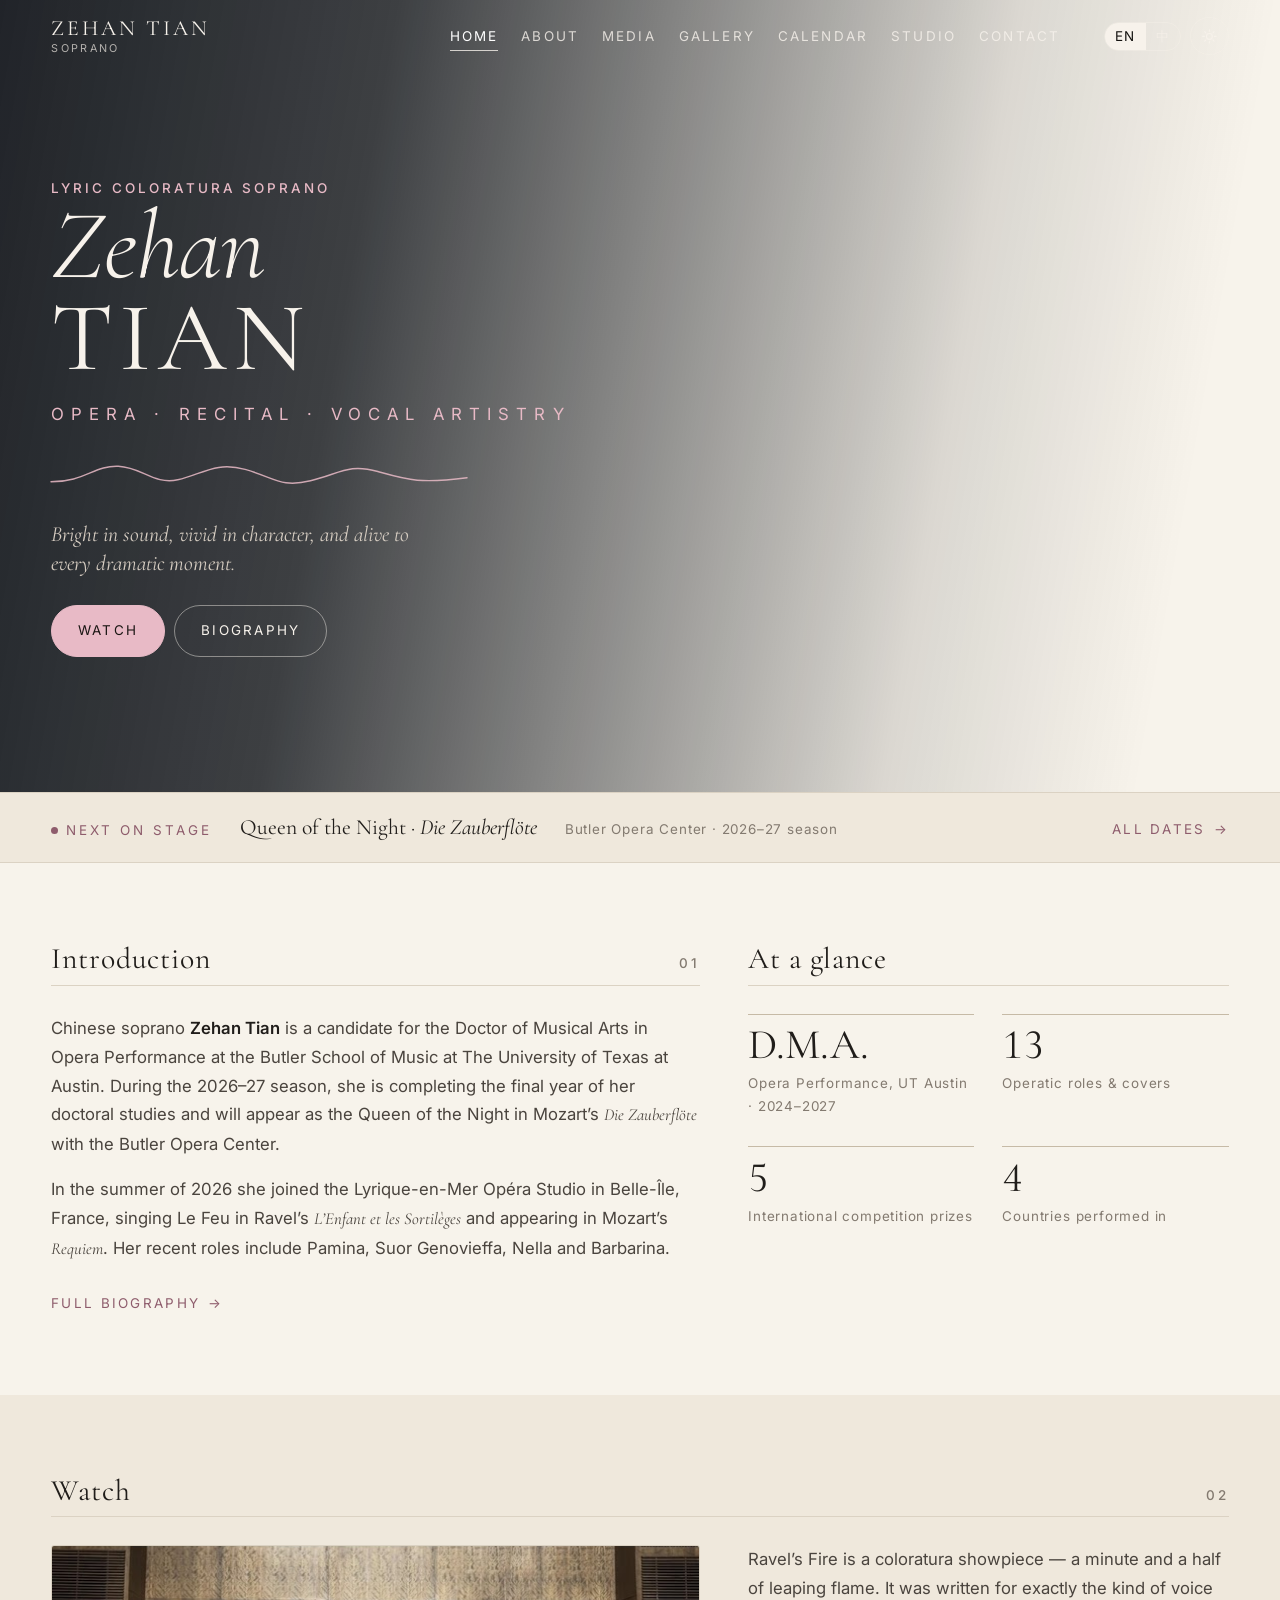
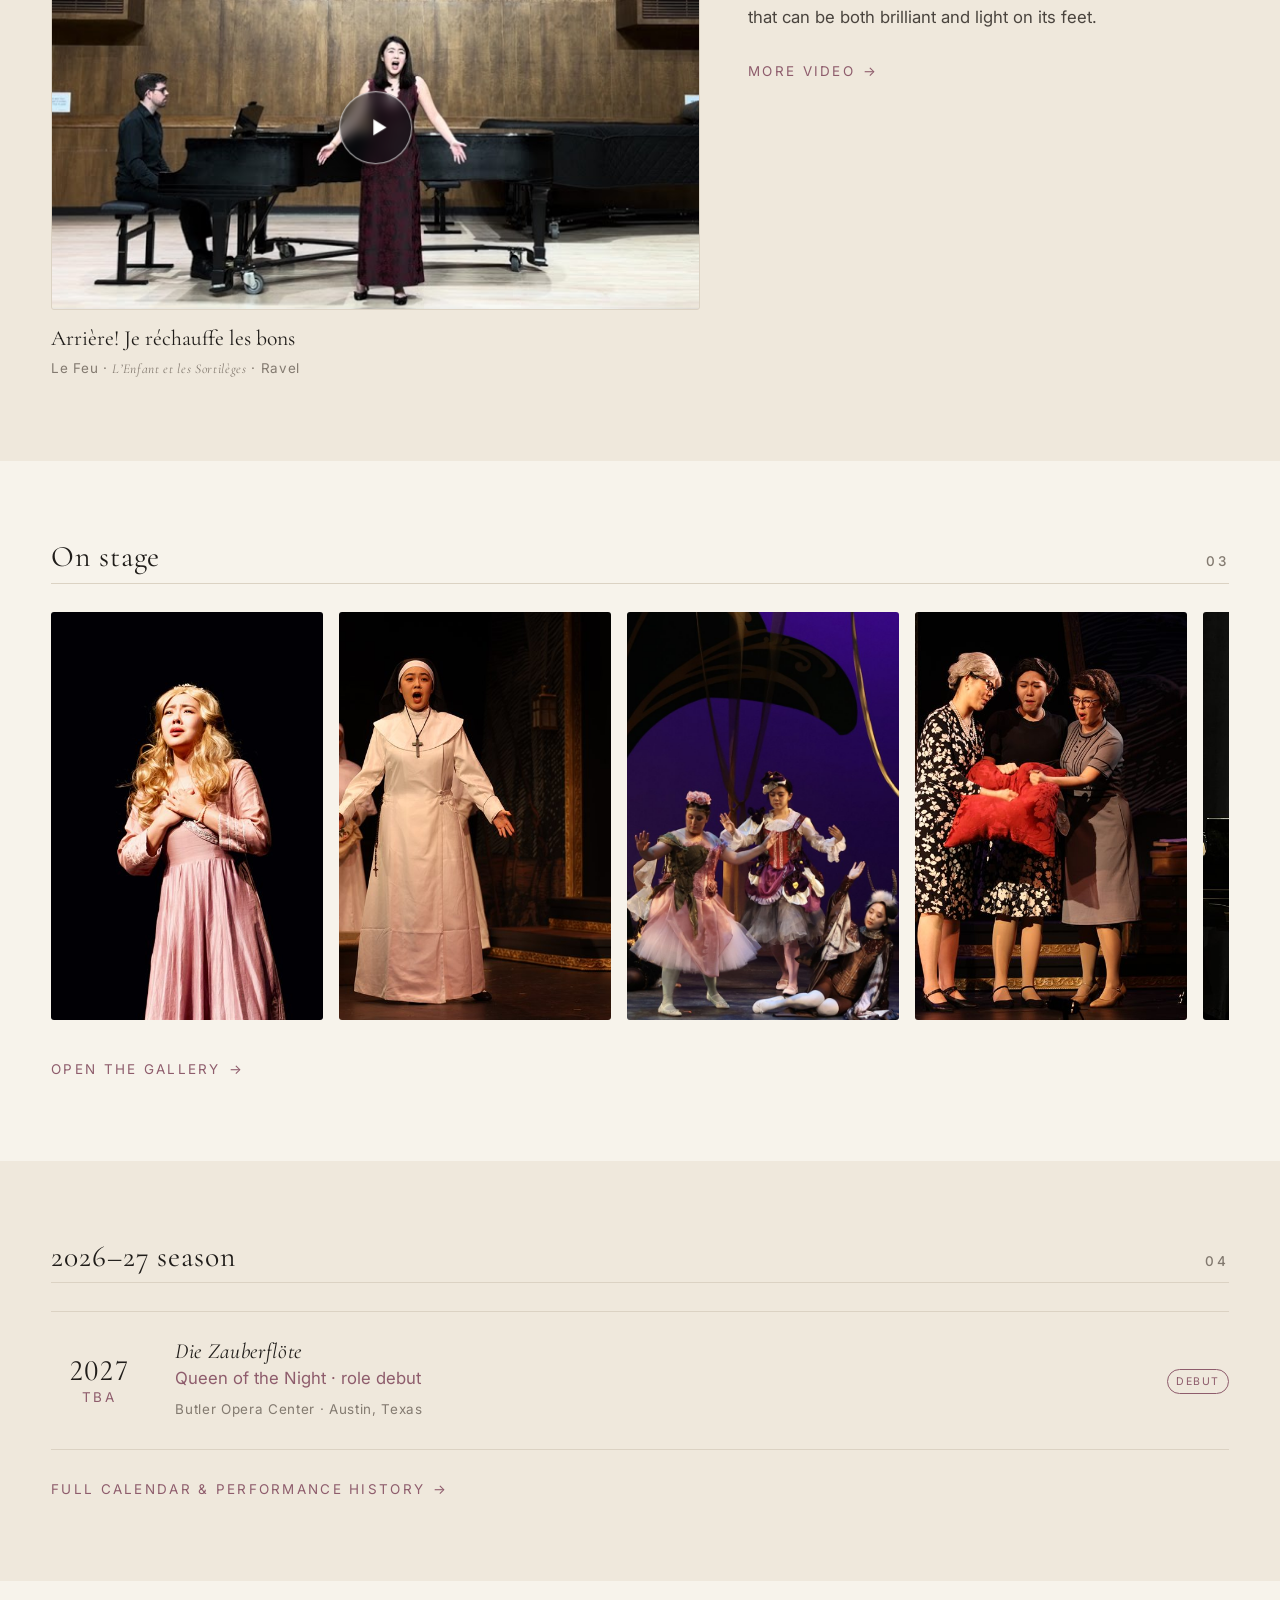
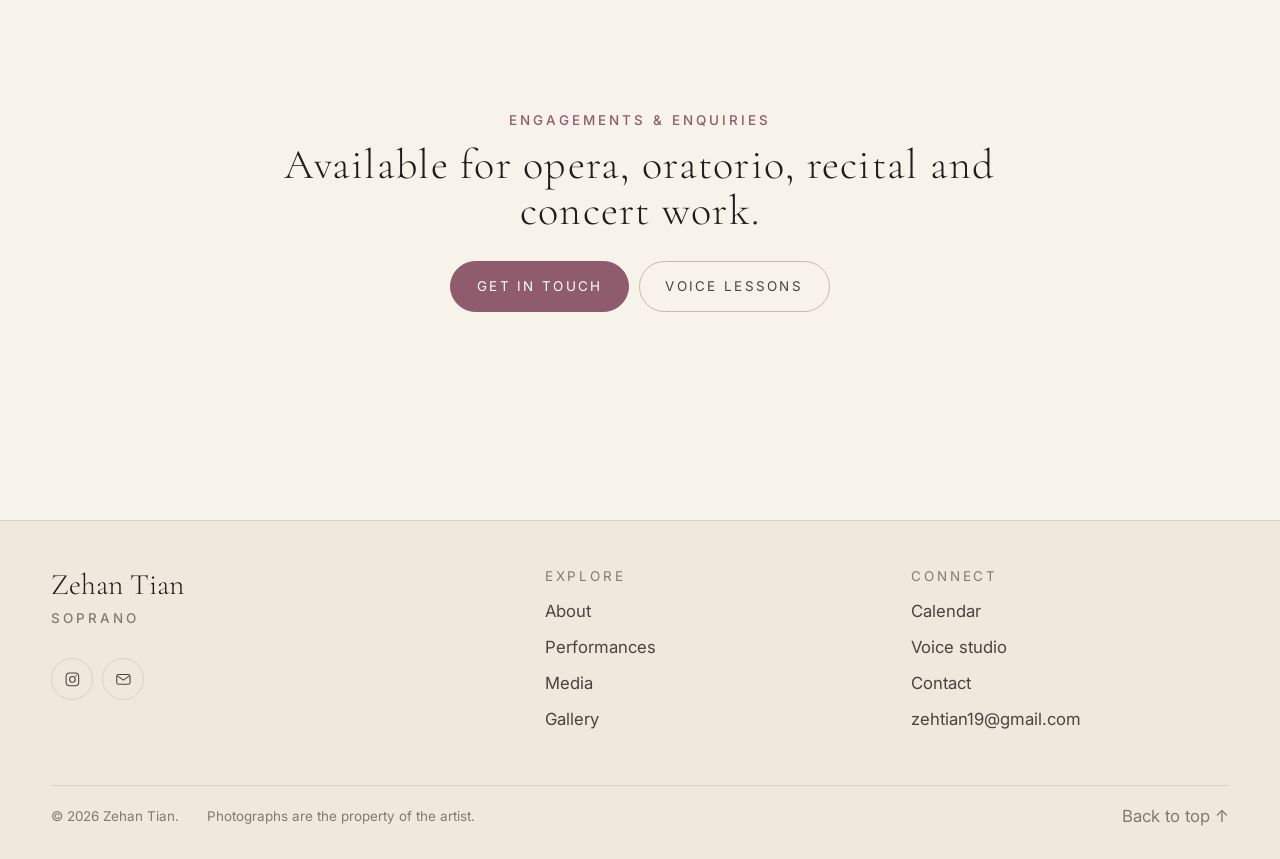
==== index.html @ f266768a "Launch Zehan Tian personal website" ====
<!DOCTYPE html>
<html lang="en" class="no-js" data-theme="day">
<head>
<meta charset="utf-8">
<meta name="viewport" content="width=device-width, initial-scale=1">
<title>Zehan Tian — Soprano</title>
<meta name="description" content="Chinese soprano Zehan Tian, D.M.A. candidate in opera performance at the Butler School of Music, UT Austin. Queen of the Night in Die Zauberflöte, 2026–27.">
<meta name="theme-color" content="#F7F3EB">

<!-- Open Graph / social sharing -->
<meta property="og:type" content="website">
<meta property="og:title" content="Zehan Tian — Soprano">
<meta property="og:description" content="Chinese soprano Zehan Tian, D.M.A. candidate in opera performance at the Butler School of Music, UT Austin. Queen of the Night in Die Zauberflöte, 2026–27.">
<meta property="og:image" content="assets/images/og/og-image.jpg">
<meta name="twitter:card" content="summary_large_image">

<link rel="preconnect" href="https://fonts.googleapis.com">
<link rel="preconnect" href="https://fonts.gstatic.com" crossorigin>
<link href="https://fonts.googleapis.com/css2?family=Cormorant+Garamond:ital,wght@0,300;0,400;0,500;1,300;1,400&family=Inter:wght@400;500;600&family=Noto+Serif+SC:wght@300;400;500&display=swap" rel="stylesheet">

<link rel="stylesheet" href="assets/css/tokens.css">
<link rel="stylesheet" href="assets/css/base.css">
<link rel="stylesheet" href="assets/css/components.css">

<!-- Set the theme and language before first paint, so the page never flashes
     the wrong one. Mirrors the logic in site.js. -->
<script>
(function () {
  try {
    var t = localStorage.getItem("zt.theme");
    if (!t) t = window.matchMedia("(prefers-color-scheme: dark)").matches ? "night" : "day";
    document.documentElement.setAttribute("data-theme", t);
    var l = localStorage.getItem("zt.lang");
    if (!l) l = (navigator.language || "en").toLowerCase().indexOf("zh") === 0 ? "zh" : "en";
    document.documentElement.setAttribute("lang", l);
  } catch (e) {}
})();
</script>
</head>

<body class="page-home">
<a class="skip-link" href="#main"><span data-lang="en">Skip to content</span><span data-lang="zh">跳到主要内容</span></a>

<!-- ==========================================================================
     HEADER
     This block is identical on every page. If you change the navigation,
     change it in all .html files (see README → "Editing the navigation").
     ======================================================================= -->
<header class="site-header">
  <div class="site-header__inner">
    <a class="wordmark" href="index.html">
      <span data-lang="en">Zehan&nbsp;Tian</span>
      <span data-lang="zh">田泽涵</span>
      <small>
        <span data-lang="en">Soprano</span>
        <span data-lang="zh">女高音</span>
      </small>
    </a>

    <nav class="nav" id="primary-nav" aria-label="Primary">
      <ul class="nav__list">
        <li><a class="nav__link" data-nav="home" aria-current="page" href="index.html"><span data-lang="en">Home</span><span data-lang="zh">首页</span></a></li>
        <li><a class="nav__link" data-nav="about" href="about.html"><span data-lang="en">About</span><span data-lang="zh">关于</span></a></li>
        <li><a class="nav__link" data-nav="media" href="media.html"><span data-lang="en">Media</span><span data-lang="zh">影音</span></a></li>
        <li><a class="nav__link" data-nav="gallery" href="gallery.html"><span data-lang="en">Gallery</span><span data-lang="zh">相册</span></a></li>
        <li><a class="nav__link" data-nav="calendar" href="calendar.html"><span data-lang="en">Calendar</span><span data-lang="zh">日程</span></a></li>
        <li><a class="nav__link" data-nav="studio" href="studio.html"><span data-lang="en">Studio</span><span data-lang="zh">教学</span></a></li>
        <li><a class="nav__link" data-nav="contact" href="contact.html"><span data-lang="en">Contact</span><span data-lang="zh">联系</span></a></li>
      </ul>
    </nav>

    <div class="header-tools">
      <div class="lang-switch" role="group" aria-label="Language">
        <button class="lang-switch__btn" type="button" data-lang-btn="en" aria-pressed="true">EN</button>
        <button class="lang-switch__btn" type="button" data-lang-btn="zh" aria-pressed="false">中</button>
      </div>

      <button class="icon-btn" type="button" data-theme-toggle aria-label="Take the house lights down">
        <!-- day: house lights up -->
        <svg class="icon-day" viewBox="0 0 24 24" fill="none" stroke="currentColor" stroke-width="1.5" aria-hidden="true">
          <circle cx="12" cy="12" r="4.2"/>
          <path d="M12 2.5v2.2M12 19.3v2.2M2.5 12h2.2M19.3 12h2.2M5.3 5.3l1.6 1.6M17.1 17.1l1.6 1.6M18.7 5.3l-1.6 1.6M6.9 17.1l-1.6 1.6" stroke-linecap="round"/>
        </svg>
        <!-- night: house lights down -->
        <svg class="icon-night" viewBox="0 0 24 24" fill="none" stroke="currentColor" stroke-width="1.5" aria-hidden="true">
          <path d="M20.5 14.6A8.7 8.7 0 1 1 9.4 3.5a7 7 0 0 0 11.1 11.1Z" stroke-linecap="round" stroke-linejoin="round"/>
        </svg>
      </button>

      <button class="icon-btn nav-toggle" type="button" data-nav-toggle
              aria-controls="primary-nav" aria-expanded="false" aria-label="Menu">
        <svg viewBox="0 0 24 24" fill="none" stroke="currentColor" stroke-width="1.5" aria-hidden="true">
          <path d="M4 7h16M4 12h16M4 17h16" stroke-linecap="round"/>
        </svg>
      </button>
    </div>
  </div>
</header>

<main id="main">

  <!-- ========================================================================
       HERO — the cover photograph, full bleed, type in the empty half
       ===================================================================== -->
  <section class="hero">

    <!-- Narrow screens get a portrait crop of the same frame so her face
         still fills the shot; wide screens get the full landscape. -->
    <picture class="hero__media">
      <source media="(max-width: 899px)"
              srcset="assets/images/hero/cover-portrait-1100.jpg">
      <img src="assets/images/hero/cover-2000.jpg"
           srcset="assets/images/hero/cover-1200.jpg 1200w,
                   assets/images/hero/cover-2000.jpg 2000w,
                   assets/images/hero/cover-2800.jpg 2800w"
           sizes="100vw"
           width="2000" height="1333"
           alt="Studio portrait of the soprano Zehan Tian."
           fetchpriority="high" decoding="async">
    </picture>

    <div class="wrap hero__inner">
      <div class="hero__copy">
        <p class="label label--accent">
          <span data-lang="en">Lyric coloratura soprano</span>
          <span data-lang="zh">花腔抒情女高音</span>
        </p>

        <h1 class="hero__name">
          <span class="given" data-lang="en">Zehan</span>
          <span class="family" data-lang="en">Tian</span>
          <span class="family" data-lang="zh">田泽涵</span>
        </h1>

        <p class="hero__voice">
          <span data-lang="en">Opera &middot; Recital &middot; Vocal Artistry</span>
          <span data-lang="zh">歌剧 &middot; 独唱会 &middot; 音乐会</span>
        </p>

        <!-- The breath line: one drawn phrase, purely decorative. -->
        <svg class="breath" viewBox="0 0 420 34" preserveAspectRatio="none" aria-hidden="true" focusable="false">
          <path d="M0 24 C 34 24, 44 8, 68 9 S 104 27, 128 22 S 166 4, 196 12
                   S 232 30, 262 23 S 300 6, 330 14 S 372 26, 420 20"/>
        </svg>

        <div class="hero__epigraph">
          <p>
            <span data-lang="en">Bright in sound, vivid in character, and alive to every dramatic moment.</span>
            <span data-lang="zh">明亮而多彩的声音 &mdash;&mdash; 从厦门唱到布鲁明顿，从托斯卡纳唱到布列塔尼，如今落在德克萨斯的舞台上。</span>
          </p>
        </div>

        <div class="btn-row">
          <a class="btn btn--primary" href="media.html">
            <span data-lang="en">Watch</span><span data-lang="zh">观看</span>
          </a>
          <a class="btn btn--ghost" href="about.html">
            <span data-lang="en">Biography</span><span data-lang="zh">艺术家简介</span>
          </a>
        </div>
      </div>
    </div>
  </section>

  <!-- ========================================================================
       NOW — the next thing she sings, given top billing
       ===================================================================== -->
  <section class="now">
    <div class="wrap now__inner">
      <span class="now__tag">
        <span class="now__dot" aria-hidden="true"></span>
        <span data-lang="en">Next on stage</span>
        <span data-lang="zh">即将登台</span>
      </span>
      <span class="now__text">
        <span data-lang="en">Queen of the Night &middot; <cite class="work">Die Zauberflöte</cite></span>
        <span data-lang="zh">夜女王 &middot; <cite class="work">Die Zauberflöte</cite></span>
      </span>
      <span class="now__meta">
        <span data-lang="en">Butler Opera Center &middot; 2026&ndash;27 season</span>
        <span data-lang="zh">Butler 歌剧中心 &middot; 2026&ndash;27 演出季</span>
      </span>
      <a class="link-more" href="calendar.html">
        <span data-lang="en">All dates</span><span data-lang="zh">全部日程</span>
      </a>
    </div>
  </section>

  <!-- ========================================================================
       INTRODUCTION + AT A GLANCE
       ===================================================================== -->
  <section class="section">
    <div class="wrap">
      <div class="grid-2 grid-2--wide-left">

        <div class="reveal">
          <div class="section-head">
            <h2><span data-lang="en">Introduction</span><span data-lang="zh">简介</span></h2>
            <span class="label"><span data-lang="en">01</span><span data-lang="zh">壹</span></span>
          </div>

          <div class="prose stack">
            <p>
              <span data-lang="en">Chinese soprano <strong>Zehan Tian</strong> is a candidate for the Doctor of Musical Arts in Opera Performance at the Butler School of Music at The University of Texas at Austin. During the 2026&ndash;27 season, she is completing the final year of her doctoral studies and will appear as the Queen of the Night in Mozart&rsquo;s <cite class="work">Die Zauberflöte</cite> with the Butler Opera Center.</span>
              <span data-lang="zh">中国女高音<strong>田泽涵</strong>，现于德克萨斯大学奥斯汀分校 Butler 音乐学院攻读歌剧表演艺术博士（D.M.A.）。2026&ndash;27 演出季是她博士阶段的最后一年，她将与 Butler 歌剧中心合作，出演莫扎特《魔笛》中的夜女王。</span>
            </p>
            <p>
              <span data-lang="en">In the summer of 2026 she joined the Lyrique-en-Mer Opéra Studio in Belle-Île, France, singing Le Feu in Ravel&rsquo;s <cite class="work">L&rsquo;Enfant et les Sortilèges</cite> and appearing in Mozart&rsquo;s <cite class="work">Requiem</cite>. Her recent roles include Pamina, Suor Genovieffa, Nella and Barbarina.</span>
              <span data-lang="zh">2026 年夏，她加入法国美丽岛的 Lyrique-en-Mer 歌剧工作室，演唱拉威尔《孩子与魔法》中的"火"，并参演莫扎特《安魂曲》。近期角色包括帕米娜、Suor Genovieffa、Nella 与芭芭丽娜。</span>
            </p>
          </div>

          <div class="btn-row">
            <a class="link-more" href="about.html">
              <span data-lang="en">Full biography</span><span data-lang="zh">完整简介</span>
            </a>
          </div>
        </div>

        <div class="reveal">
          <div class="section-head">
            <h2><span data-lang="en">At a glance</span><span data-lang="zh">概览</span></h2>
          </div>

          <ul class="facts reveal-group">
            <li class="facts__item">
              <span class="facts__figure">D.M.A.</span>
              <span class="facts__note">
                <span data-lang="en">Opera Performance, UT Austin &middot; 2024&ndash;2027</span>
                <span data-lang="zh">歌剧表演，UT Austin &middot; 2024&ndash;2027</span>
              </span>
            </li>
            <li class="facts__item">
              <span class="facts__figure">13</span>
              <span class="facts__note">
                <span data-lang="en">Operatic roles &amp; covers</span>
                <span data-lang="zh">歌剧角色与备角</span>
              </span>
            </li>
            <li class="facts__item">
              <span class="facts__figure">5</span>
              <span class="facts__note">
                <span data-lang="en">International competition prizes</span>
                <span data-lang="zh">国际比赛奖项</span>
              </span>
            </li>
            <li class="facts__item">
              <span class="facts__figure">4</span>
              <span class="facts__note">
                <span data-lang="en">Countries performed in</span>
                <span data-lang="zh">演出国家</span>
              </span>
            </li>
          </ul>
        </div>

      </div>
    </div>
  </section>

  <!-- ========================================================================
       FEATURED VIDEO — plays right here, see media.html for the rest
       ===================================================================== -->
  <section class="section section--panel">
    <div class="wrap">
      <div class="section-head reveal">
        <h2><span data-lang="en">Watch</span><span data-lang="zh">观看</span></h2>
        <span class="label"><span data-lang="en">02</span><span data-lang="zh">贰</span></span>
      </div>

      <div class="grid-2 grid-2--wide-left reveal">
        <figure class="video-card">
          <div class="video-card__frame">
            <button class="video-facade" type="button"
                    data-video="wsZT_MrK2P8"
                    data-title="Arrière! Je réchauffe les bons — L'enfant et les sortilèges"
                    aria-label="Play: Arrière! Je réchauffe les bons from L'enfant et les sortilèges">
              <img src="assets/images/video/wsZT_MrK2P8.jpg"
                   width="640" height="480" loading="lazy" decoding="async" alt="">
              <span class="video-facade__play" aria-hidden="true">
                <svg viewBox="0 0 24 24" fill="currentColor"><path d="M7 4l13 8-13 8z"/></svg>
              </span>
            </button>
          </div>
          <figcaption>
            <p class="video-card__title">Arrière! Je réchauffe les bons</p>
            <p class="video-card__meta">
              <span data-lang="en">Le Feu &middot; <cite class="work">L&rsquo;Enfant et les Sortilèges</cite> &middot; Ravel</span>
              <span data-lang="zh">火 &middot; <cite class="work">L&rsquo;Enfant et les Sortilèges</cite> &middot; 拉威尔</span>
            </p>
          </figcaption>
        </figure>

        <div>
          <p class="prose">
            <span data-lang="en">Ravel&rsquo;s Fire is a coloratura showpiece &mdash; a minute and a half of leaping flame. It was written for exactly the kind of voice that can be both brilliant and light on its feet.</span>
            <span data-lang="zh">拉威尔笔下的"火"是一段花腔炫技 &mdash;&mdash; 一分半钟的跳跃火焰，正为既要辉煌、又要轻盈的声音而写。</span>
          </p>
          <div class="btn-row">
            <a class="link-more" href="media.html">
              <span data-lang="en">More video</span><span data-lang="zh">更多视频</span>
            </a>
          </div>
        </div>
      </div>
    </div>
  </section>

  <!-- ========================================================================
       PHOTOGRAPHS — a strip that teases the gallery
       ===================================================================== -->
  <section class="section">
    <div class="wrap">
      <div class="section-head reveal">
        <h2><span data-lang="en">On stage</span><span data-lang="zh">舞台</span></h2>
        <span class="label"><span data-lang="en">03</span><span data-lang="zh">叁</span></span>
      </div>
    </div>

    <div class="wrap reveal">
      <ul class="strip">
        <li class="strip__item">
          <a href="gallery.html"><img src="assets/images/gallery/pamina-solo-1000.jpg" width="1000" height="667" loading="lazy" alt="As Pamina in Die Zauberflöte."></a>
        </li>
        <li class="strip__item">
          <a href="gallery.html"><img src="assets/images/gallery/suor-angelica-1000.jpg" width="1000" height="667" loading="lazy" alt="Suor Angelica in performance."></a>
        </li>
        <li class="strip__item">
          <a href="gallery.html"><img src="assets/images/gallery/cendrillon-1000.jpg" width="750" height="1000" loading="lazy" alt="Cendrillon in performance."></a>
        </li>
        <li class="strip__item">
          <a href="gallery.html"><img src="assets/images/gallery/the-hours-1000.jpg" width="1000" height="667" loading="lazy" alt="The Hours in performance."></a>
        </li>
        <li class="strip__item">
          <a href="gallery.html"><img src="assets/images/gallery/recital-green-1000.jpg" width="1000" height="750" loading="lazy" alt="In recital with piano."></a>
        </li>
        <li class="strip__item">
          <a href="gallery.html"><img src="assets/images/gallery/zauberfloete-dagger-1000.jpg" width="667" height="1000" loading="lazy" alt="Die Zauberflöte in performance."></a>
        </li>
      </ul>
    </div>

    <div class="wrap">
      <div class="btn-row">
        <a class="link-more" href="gallery.html">
          <span data-lang="en">Open the gallery</span><span data-lang="zh">进入相册</span>
        </a>
      </div>
    </div>
  </section>

  <!-- ========================================================================
       THIS SEASON
       ===================================================================== -->
  <section class="section section--panel">
    <div class="wrap">
      <div class="section-head reveal">
        <h2><span data-lang="en">2026&ndash;27 season</span><span data-lang="zh">2026&ndash;27 演出季</span></h2>
        <span class="label"><span data-lang="en">04</span><span data-lang="zh">肆</span></span>
      </div>

      <div class="dates reveal">
        <article class="date-row">
          <div class="date-row__when">
            <span class="date-row__day date-row__day--year">2027</span>
            <span class="date-row__month" data-lang="en">TBA</span>
            <span class="date-row__month" data-lang="zh">待定</span>
          </div>
          <div class="date-row__what">
            <h3><cite class="work">Die Zauberflöte</cite></h3>
            <p class="date-row__role">
              <span data-lang="en">Queen of the Night &middot; role debut</span>
              <span data-lang="zh">夜女王 &middot; 首次饰演</span>
            </p>
            <p class="date-row__where">Butler Opera Center &middot; Austin, Texas</p>
          </div>
          <div>
            <span class="tag tag--accent" data-lang="en">Debut</span>
            <span class="tag tag--accent" data-lang="zh">首演</span>
          </div>
        </article>
      </div>

      <div class="btn-row">
        <a class="link-more" href="calendar.html">
          <span data-lang="en">Full calendar &amp; performance history</span><span data-lang="zh">完整日程与演出记录</span>
        </a>
      </div>
    </div>
  </section>

  <!-- ========================================================================
       CLOSING CALL TO ACTION
       ===================================================================== -->
  <section class="section section--loose">
    <div class="wrap wrap--narrow center-text reveal">
      <p class="label label--accent">
        <span data-lang="en">Engagements &amp; enquiries</span>
        <span data-lang="zh">演出与合作</span>
      </p>
      <h2 class="display" style="font-size: var(--step-3); margin-top: var(--space-xs);">
        <span data-lang="en">Available for opera, oratorio, recital and concert work.</span>
        <span data-lang="zh">承接歌剧、圣乐、独唱会与音乐会演出。</span>
      </h2>
      <div class="btn-row" style="justify-content: center;">
        <a class="btn btn--primary" href="contact.html">
          <span data-lang="en">Get in touch</span><span data-lang="zh">联系我</span>
        </a>
        <a class="btn btn--ghost" href="studio.html">
          <span data-lang="en">Voice lessons</span><span data-lang="zh">声乐教学</span>
        </a>
      </div>
    </div>
  </section>
</main>

<!-- ==========================================================================
     FOOTER — identical on every page.
     ======================================================================= -->
<footer class="site-footer">
  <div class="wrap">
    <div class="site-footer__grid">

      <div>
        <p class="display" style="font-size: var(--step-2);">
          <span data-lang="en">Zehan Tian</span>
          <span data-lang="zh">田泽涵</span>
        </p>
        <p class="label" style="margin-top: var(--space-2xs);">
          <span data-lang="en">Soprano</span><span data-lang="zh">女高音</span>
        </p>
        <div class="socials" style="margin-top: var(--space-md);">
          <!-- Add more profiles here as you create them. -->
          <a href="https://www.instagram.com/tiancici0519/" target="_blank" rel="noopener" aria-label="Instagram">
            <svg viewBox="0 0 24 24" fill="none" stroke="currentColor" stroke-width="1.5" aria-hidden="true">
              <rect x="3" y="3" width="18" height="18" rx="5"/>
              <circle cx="12" cy="12" r="4"/>
              <circle cx="17.2" cy="6.8" r="1" fill="currentColor" stroke="none"/>
            </svg>
          </a>
          <a href="mailto:zehtian19@gmail.com" aria-label="Email">
            <svg viewBox="0 0 24 24" fill="none" stroke="currentColor" stroke-width="1.5" aria-hidden="true">
              <rect x="2.5" y="5" width="19" height="14" rx="2.5"/>
              <path d="M3.5 7l8.5 6 8.5-6" stroke-linecap="round"/>
            </svg>
          </a>
        </div>
      </div>

      <div>
        <h3><span data-lang="en">Explore</span><span data-lang="zh">浏览</span></h3>
        <ul>
          <li><a href="about.html"><span data-lang="en">About</span><span data-lang="zh">关于</span></a></li>
          <li><a href="calendar.html"><span data-lang="en">Performances</span><span data-lang="zh">演出记录</span></a></li>
          <li><a href="media.html"><span data-lang="en">Media</span><span data-lang="zh">影音</span></a></li>
          <li><a href="gallery.html"><span data-lang="en">Gallery</span><span data-lang="zh">相册</span></a></li>
        </ul>
      </div>

      <div>
        <h3><span data-lang="en">Connect</span><span data-lang="zh">联系</span></h3>
        <ul>
          <li><a href="calendar.html"><span data-lang="en">Calendar</span><span data-lang="zh">日程</span></a></li>
          <li><a href="studio.html"><span data-lang="en">Voice studio</span><span data-lang="zh">声乐教学</span></a></li>
          <li><a href="contact.html"><span data-lang="en">Contact</span><span data-lang="zh">联系方式</span></a></li>
          <li><a href="mailto:zehtian19@gmail.com">zehtian19@gmail.com</a></li>
        </ul>
      </div>

    </div>

    <div class="site-footer__base">
      <span>&copy; <span data-year>2026</span> Zehan Tian.</span>
      <span data-lang="en">Photographs are the property of the artist.</span>
      <span data-lang="zh">照片版权归艺术家所有。</span>
      <a class="to-top" href="#main">
        <span data-lang="en">Back to top &uarr;</span><span data-lang="zh">返回顶部 &uarr;</span>
      </a>
    </div>
  </div>
</footer>

<script src="assets/js/site.js"></script>
</body>
</html>
---- assets/css/tokens.css ----
/* ============================================================================
   tokens.css — THE ONE FILE TO EDIT WHEN YOU WANT A DIFFERENT LOOK
   ----------------------------------------------------------------------------
   Every colour, typeface, size and rhythm value on the site is declared here
   as a CSS custom property. Change a value here and it changes everywhere.
   Nothing else in the CSS hard-codes a colour or a font.

   The default palette is sampled from the homepage portrait:
     charcoal gown, dusty-rose bouquet, sage-green backlit bokeh, warm ivory.
   ========================================================================= */

:root {
  /* ---- Typefaces --------------------------------------------------------
     Swap these two lines to re-skin the whole site's voice.
     Remember to also update the <link> to Google Fonts in each .html <head>
     if you change to a font that isn't already loaded.                    */
  --font-display: "Cormorant Garamond", "Noto Serif SC", "Songti SC",
                  "Times New Roman", Georgia, serif;
  --font-body: "Inter", "Noto Sans SC", -apple-system, BlinkMacSystemFont,
               "Segoe UI", "Microsoft YaHei", Roboto, Helvetica, Arial, sans-serif;
  --font-mono: "SF Mono", "Cascadia Mono", Consolas, "Liberation Mono", monospace;

  /* ---- Type scale (fluid: min → max, scales with viewport) -------------- */
  --step--1: clamp(0.78rem, 0.76rem + 0.10vw, 0.84rem);
  --step-0:  clamp(0.95rem, 0.92rem + 0.16vw, 1.06rem);
  --step-1:  clamp(1.15rem, 1.08rem + 0.34vw, 1.38rem);
  --step-2:  clamp(1.45rem, 1.31rem + 0.68vw, 1.95rem);
  --step-3:  clamp(1.85rem, 1.58rem + 1.32vw, 2.85rem);
  --step-4:  clamp(2.35rem, 1.83rem + 2.55vw, 4.20rem);
  --step-5:  clamp(2.90rem, 1.80rem + 5.40vw, 7.00rem);

  --leading-tight: 1.08;
  --leading-snug: 1.32;
  --leading-body: 1.72;

  /* Letterspacing for the small-caps "programme label" style */
  --track-label: 0.22em;
  --track-name: 0.03em;

  /* ---- Spacing rhythm --------------------------------------------------- */
  --space-2xs: 0.35rem;
  --space-xs: 0.6rem;
  --space-sm: 1rem;
  --space-md: 1.75rem;
  --space-lg: 3rem;
  --space-xl: 5rem;
  --space-2xl: 8rem;

  /* ---- Layout ----------------------------------------------------------- */
  --measure: 62ch;          /* comfortable reading width for prose */
  --page-max: 1280px;       /* outer container */
  --page-narrow: 880px;     /* article container */
  --gutter: clamp(1.25rem, 4vw, 4rem);
  --nav-h: 4.6rem;

  /* ---- Shape & depth ---------------------------------------------------- */
  --radius-sm: 2px;
  --radius-md: 3px;
  --radius-pill: 999px;
  --hairline: 1px;

  /* ---- Motion ----------------------------------------------------------- */
  --ease-out: cubic-bezier(0.22, 1, 0.36, 1);
  --ease-in-out: cubic-bezier(0.65, 0, 0.35, 1);
  --dur-fast: 180ms;
  --dur-mid: 420ms;
  --dur-slow: 900ms;
}

/* ============================================================================
   DAY — "house lights up". Warm ivory recital programme.
   ========================================================================= */
:root,
html[data-theme="day"] {
  --paper:     #F7F3EB;   /* page background — warm ivory */
  --paper-2:   #EFE8DC;   /* recessed panels, table stripes */
  --paper-3:   #E5DCCC;   /* deeper panel / image placeholder */

  --ink:       #201D1A;   /* headings, primary text */
  --ink-2:     #4A443E;   /* body copy */
  --ink-3:     #837a70;   /* captions, metadata */

  --rule:      #DBD2C3;   /* hairlines, borders */
  --rule-2:    #C6BAA6;   /* emphasised rules */

  --accent:    #8E5C6C;   /* dusty plum-rose — from the bouquet */
  --accent-ink:#FFFFFF;   /* text on top of --accent */
  --accent-2:  #C79FAC;   /* soft rose — hover washes */
  --sage:      #6F7E61;   /* backlit foliage green */
  --gold:      #A8813F;   /* warm rim-light */

  --overlay:   rgba(32, 29, 26, 0.86);   /* lightbox scrim */
  --glass:     rgba(247, 243, 235, 0.82); /* sticky nav backdrop */
  --shadow-sm: 0 1px 2px rgba(32, 29, 26, 0.06),
               0 4px 14px rgba(32, 29, 26, 0.05);
  --shadow-lg: 0 12px 40px rgba(32, 29, 26, 0.13),
               0 2px 8px rgba(32, 29, 26, 0.07);

  color-scheme: light;
}

/* ============================================================================
   NIGHT — "house lights down". The auditorium before the curtain.
   ========================================================================= */
html[data-theme="night"] {
  --paper:     #14120F;
  --paper-2:   #1D1A16;
  --paper-3:   #272219;

  --ink:       #F3EDE2;
  --ink-2:     #C6BCAE;
  --ink-3:     #8C8377;

  --rule:      #332D25;
  --rule-2:    #4A4238;

  --accent:    #D9A5B4;
  --accent-ink:#1A1613;
  --accent-2:  #8E5C6C;
  --sage:      #9AAA88;
  --gold:      #D8B071;

  --overlay:   rgba(8, 7, 6, 0.92);
  --glass:     rgba(20, 18, 15, 0.84);
  --shadow-sm: 0 1px 2px rgba(0, 0, 0, 0.4),
               0 4px 14px rgba(0, 0, 0, 0.3);
  --shadow-lg: 0 14px 44px rgba(0, 0, 0, 0.55),
               0 2px 8px rgba(0, 0, 0, 0.4);

  color-scheme: dark;
}

/* Follow the operating system on first visit, until the visitor picks a side.
   site.js writes data-theme once a choice is made, which wins over this. */
@media (prefers-color-scheme: dark) {
  html:not([data-theme]) {
    --paper:     #14120F;
    --paper-2:   #1D1A16;
    --paper-3:   #272219;
    --ink:       #F3EDE2;
    --ink-2:     #C6BCAE;
    --ink-3:     #8C8377;
    --rule:      #332D25;
    --rule-2:    #4A4238;
    --accent:    #D9A5B4;
    --accent-ink:#1A1613;
    --accent-2:  #8E5C6C;
    --sage:      #9AAA88;
    --gold:      #D8B071;
    --overlay:   rgba(8, 7, 6, 0.92);
    --glass:     rgba(20, 18, 15, 0.84);
    --shadow-sm: 0 1px 2px rgba(0, 0, 0, 0.4),
                 0 4px 14px rgba(0, 0, 0, 0.3);
    --shadow-lg: 0 14px 44px rgba(0, 0, 0, 0.55),
                 0 2px 8px rgba(0, 0, 0, 0.4);
    color-scheme: dark;
  }
}
---- assets/css/base.css ----
/* ============================================================================
   base.css — reset, typography, layout primitives, bilingual + theme plumbing
   Depends on tokens.css for every value.
   ========================================================================= */

/* ---- Reset ------------------------------------------------------------- */
*,
*::before,
*::after { box-sizing: border-box; }

* { margin: 0; }

html {
  -webkit-text-size-adjust: 100%;
  scroll-behavior: smooth;
  scroll-padding-top: calc(var(--nav-h) + 1rem);
}

body {
  background: var(--paper);
  color: var(--ink-2);
  font-family: var(--font-body);
  font-size: var(--step-0);
  line-height: var(--leading-body);
  font-weight: 400;
  -webkit-font-smoothing: antialiased;
  -moz-osx-font-smoothing: grayscale;
  text-rendering: optimizeLegibility;
  min-height: 100vh;
  overflow-x: hidden;
  transition: background-color var(--dur-mid) var(--ease-out),
              color var(--dur-mid) var(--ease-out);
}

img, picture, video, canvas, svg {
  display: block;
  max-width: 100%;
  height: auto;
}

input, button, textarea, select { font: inherit; color: inherit; }

p, h1, h2, h3, h4, h5, h6 { overflow-wrap: break-word; }

ul, ol { list-style: none; padding: 0; }

/* Visitors who ask for calm get calm. */
@media (prefers-reduced-motion: reduce) {
  html { scroll-behavior: auto; }
  *, *::before, *::after {
    animation-duration: 0.01ms !important;
    animation-iteration-count: 1 !important;
    transition-duration: 0.01ms !important;
  }
}

/* ---- Typography -------------------------------------------------------- */
h1, h2, h3, h4 {
  font-family: var(--font-display);
  color: var(--ink);
  font-weight: 400;
  line-height: var(--leading-tight);
  letter-spacing: var(--track-name);
}

h1 { font-size: var(--step-4); }
h2 { font-size: var(--step-3); }
h3 { font-size: var(--step-2); }
h4 { font-size: var(--step-1); }

/* The "programme label" — small, letterspaced, uppercase. Used above every
   section to give the site its recital-programme voice. */
.label {
  font-family: var(--font-body);
  font-size: var(--step--1);
  font-weight: 500;
  text-transform: uppercase;
  letter-spacing: var(--track-label);
  color: var(--ink-3);
  display: block;
}

.label--accent { color: var(--accent); }

/* Big display serif, used for the name and section openers */
.display {
  font-family: var(--font-display);
  font-weight: 300;
  line-height: var(--leading-tight);
  color: var(--ink);
}

.lede {
  font-size: var(--step-1);
  line-height: var(--leading-snug);
  color: var(--ink-2);
  font-family: var(--font-display);
  font-style: italic;
}

.prose { max-width: var(--measure); }
.prose p + p { margin-top: var(--space-sm); }
.prose strong { color: var(--ink); font-weight: 600; }
.prose em { font-style: italic; }

/* Opera titles, foreign-language works — italic serif everywhere. */
cite, .work { font-style: italic; font-family: var(--font-display); }

a {
  color: inherit;
  text-decoration-color: var(--rule-2);
  text-decoration-thickness: var(--hairline);
  text-underline-offset: 0.22em;
  transition: color var(--dur-fast) var(--ease-out),
              text-decoration-color var(--dur-fast) var(--ease-out);
}
a:hover { color: var(--accent); text-decoration-color: var(--accent); }

:focus-visible {
  outline: 2px solid var(--accent);
  outline-offset: 3px;
  border-radius: var(--radius-sm);
}

/* ---- Layout primitives -------------------------------------------------- */
.wrap {
  width: 100%;
  max-width: var(--page-max);
  margin-inline: auto;
  padding-inline: var(--gutter);
}

.wrap--narrow { max-width: var(--page-narrow); }

.section { padding-block: var(--space-xl); }
.section--tight { padding-block: var(--space-lg); }
.section--loose { padding-block: var(--space-2xl); }
.section--panel { background: var(--paper-2); }

/* A hairline that carries a label, used to open sections. */
.section-head {
  display: flex;
  align-items: baseline;
  gap: var(--space-sm);
  padding-bottom: var(--space-xs);
  border-bottom: var(--hairline) solid var(--rule);
  margin-bottom: var(--space-md);
}
.section-head h2 { font-size: var(--step-2); }
.section-head .label { margin-left: auto; white-space: nowrap; }

.stack > * + * { margin-top: var(--space-sm); }
.stack-md > * + * { margin-top: var(--space-md); }
.stack-lg > * + * { margin-top: var(--space-lg); }

.grid-2 {
  display: grid;
  gap: var(--space-lg);
  grid-template-columns: 1fr;
}
@media (min-width: 800px) {
  .grid-2 { grid-template-columns: repeat(2, 1fr); }
  .grid-2--wide-left { grid-template-columns: 1.35fr 1fr; }
  .grid-2--wide-right { grid-template-columns: 1fr 1.35fr; }
}

.grid-3 {
  display: grid;
  gap: var(--space-md);
  grid-template-columns: 1fr;
}
@media (min-width: 640px) { .grid-3 { grid-template-columns: repeat(2, 1fr); } }
@media (min-width: 960px) { .grid-3 { grid-template-columns: repeat(3, 1fr); } }

.center-text { text-align: center; }
.mx-auto { margin-inline: auto; }

/* Screen-reader-only, but focusable (skip link) */
.sr-only {
  position: absolute;
  width: 1px; height: 1px;
  padding: 0; margin: -1px;
  overflow: hidden;
  clip: rect(0 0 0 0);
  white-space: nowrap;
  border: 0;
}
.skip-link {
  position: absolute;
  top: 0; left: 50%;
  transform: translate(-50%, -120%);
  z-index: 200;
  background: var(--accent);
  color: var(--accent-ink);
  padding: 0.7rem 1.4rem;
  font-size: var(--step--1);
  letter-spacing: var(--track-label);
  text-transform: uppercase;
  text-decoration: none;
  transition: transform var(--dur-fast) var(--ease-out);
}
.skip-link:focus { transform: translate(-50%, 0); color: var(--accent-ink); }

/* ============================================================================
   BILINGUAL — pure CSS language switching.
   ----------------------------------------------------------------------------
   Write both languages side by side in the HTML:

       <p>
         <span data-lang="en">To sing is to answer.</span>
         <span data-lang="zh">歌唱是一种回应。</span>
       </p>

   Whichever language <html lang="..."> is set to is the one that shows.
   No translation keys, no drift, and both languages sit next to each other
   in the source so they are easy to keep in sync. With JavaScript disabled
   both simply render — degraded, but never broken.
   ========================================================================= */
html[lang^="en"] [data-lang="zh"] { display: none; }
html[lang^="zh"] [data-lang="en"] { display: none; }

/* Chinese wants a little more line-height. */
html[lang^="zh"] body { line-height: 1.85; }

/* There is no true italic Chinese: browsers fake it by slanting the glyphs,
   which reads as a rendering fault rather than emphasis. So the Chinese spans
   are set upright — and only those spans, which leaves the English side of the
   site with its italics intact. */
html[lang^="zh"] [data-lang="zh"] {
  font-style: normal;
  letter-spacing: 0.02em;
}

/* Exception: an opera title is italic in every language. When a Latin title
   sits inside a Chinese sentence it keeps its italics. */
html[lang^="zh"] [data-lang="zh"] cite,
html[lang^="zh"] [data-lang="zh"] .work { font-style: italic; }
---- assets/css/components.css ----
/* ============================================================================
   components.css — every visible piece of furniture on the site.
   Ordered roughly the way you meet them: nav → hero → content → footer.
   ========================================================================= */

/* ============================================================================
   1. SITE HEADER / NAVIGATION
   ========================================================================= */
.site-header {
  position: fixed;
  inset: 0 0 auto 0;
  z-index: 100;
  height: var(--nav-h);
  display: flex;
  align-items: center;
  background: transparent;
  transition: background-color var(--dur-mid) var(--ease-out),
              border-color var(--dur-mid) var(--ease-out),
              backdrop-filter var(--dur-mid) var(--ease-out);
  border-bottom: var(--hairline) solid transparent;
}

/* site.js adds .is-stuck once the page scrolls past the hero lip. */
.site-header.is-stuck {
  background: var(--glass);
  -webkit-backdrop-filter: blur(14px) saturate(140%);
  backdrop-filter: blur(14px) saturate(140%);
  border-bottom-color: var(--rule);
}

.site-header__inner {
  width: 100%;
  max-width: var(--page-max);
  margin-inline: auto;
  padding-inline: var(--gutter);
  display: flex;
  align-items: center;
  gap: var(--space-md);
}

/* Wordmark ---------------------------------------------------------------- */
.wordmark {
  font-family: var(--font-display);
  font-size: var(--step-1);
  letter-spacing: 0.14em;
  text-transform: uppercase;
  color: var(--ink);
  text-decoration: none;
  white-space: nowrap;
  line-height: 1;
}
.wordmark:hover { color: var(--accent); }
.wordmark small {
  display: block;
  font-family: var(--font-body);
  font-size: 0.5em;
  letter-spacing: var(--track-label);
  color: var(--ink-3);
  margin-top: 0.35em;
}

/* Primary nav ------------------------------------------------------------- */
.nav { margin-left: auto; }

.nav__list {
  display: flex;
  align-items: center;
  gap: clamp(0.9rem, 1.8vw, 2rem);
}

.nav__link {
  position: relative;
  font-size: var(--step--1);
  text-transform: uppercase;
  letter-spacing: 0.16em;
  color: var(--ink-2);
  text-decoration: none;
  padding-block: 0.4rem;
  white-space: nowrap;
}
.nav__link::after {
  content: "";
  position: absolute;
  left: 0; bottom: 0;
  width: 100%;
  height: var(--hairline);
  background: var(--accent);
  transform: scaleX(0);
  transform-origin: left;
  transition: transform var(--dur-mid) var(--ease-out);
}
.nav__link:hover { color: var(--ink); }
.nav__link:hover::after { transform: scaleX(1); }

/* Mark the current page — set aria-current="page" in the HTML. */
.nav__link[aria-current="page"] { color: var(--ink); }
.nav__link[aria-current="page"]::after {
  transform: scaleX(1);
  background: var(--ink-3);
}

/* Header utilities: language + house lights + mobile toggle --------------- */
.header-tools {
  display: flex;
  align-items: center;
  gap: var(--space-xs);
  margin-left: var(--space-sm);
}

.icon-btn {
  display: grid;
  place-items: center;
  width: 2.4rem;
  height: 2.4rem;
  border: var(--hairline) solid var(--rule);
  border-radius: var(--radius-pill);
  background: transparent;
  color: var(--ink-2);
  cursor: pointer;
  transition: border-color var(--dur-fast) var(--ease-out),
              color var(--dur-fast) var(--ease-out),
              background-color var(--dur-fast) var(--ease-out);
}
.icon-btn:hover {
  border-color: var(--accent);
  color: var(--accent);
  background: color-mix(in srgb, var(--accent) 8%, transparent);
}
.icon-btn svg { width: 1.05rem; height: 1.05rem; }

/* Language switch — a tiny two-state pill: EN | 中 */
.lang-switch {
  display: flex;
  align-items: center;
  border: var(--hairline) solid var(--rule);
  border-radius: var(--radius-pill);
  overflow: hidden;
}
.lang-switch__btn {
  border: 0;
  background: transparent;
  color: var(--ink-3);
  font-size: var(--step--1);
  letter-spacing: 0.1em;
  padding: 0.42rem 0.62rem;
  cursor: pointer;
  line-height: 1;
  transition: background-color var(--dur-fast) var(--ease-out),
              color var(--dur-fast) var(--ease-out);
}
.lang-switch__btn[aria-pressed="true"] {
  background: var(--ink);
  color: var(--paper);
}
.lang-switch__btn:hover:not([aria-pressed="true"]) { color: var(--ink); }

/* The two house-lights glyphs swap depending on the active theme. */
.icon-btn .icon-night { display: none; }
html[data-theme="night"] .icon-btn .icon-day { display: none; }
html[data-theme="night"] .icon-btn .icon-night { display: block; }
@media (prefers-color-scheme: dark) {
  html:not([data-theme]) .icon-btn .icon-day { display: none; }
  html:not([data-theme]) .icon-btn .icon-night { display: block; }
}

/* Hamburger -------------------------------------------------------------- */
.nav-toggle { display: none; }

@media (max-width: 1000px) {
  .nav-toggle { display: grid; }

  .nav {
    position: fixed;
    inset: var(--nav-h) 0 auto 0;
    background: var(--paper);
    border-bottom: var(--hairline) solid var(--rule);
    box-shadow: var(--shadow-lg);
    margin: 0;
    max-height: 0;
    overflow: hidden;
    transition: max-height var(--dur-mid) var(--ease-in-out);
  }
  .nav.is-open { max-height: min(78vh, 40rem); overflow-y: auto; }

  .nav__list {
    flex-direction: column;
    align-items: stretch;
    gap: 0;
    padding: var(--space-xs) var(--gutter) var(--space-md);
  }
  .nav__link {
    display: block;
    padding-block: 0.95rem;
    border-bottom: var(--hairline) solid var(--rule);
    font-size: var(--step-0);
    letter-spacing: 0.12em;
  }
  .nav__link::after { display: none; }
  .nav__link[aria-current="page"] { color: var(--accent); }
}

/* ============================================================================
   2. HERO — the cover photograph, full bleed
   ----------------------------------------------------------------------------
   The homepage portrait is a wide studio shot with the singer on the right and
   a large sweep of empty slate-blue on the left. It was clearly framed with
   copy space in mind, so the photograph runs full bleed and the type sits in
   that empty half.

   That left area is a mid-tone slate (#667C93) — too dark for ink, too light
   for white. Rather than fight it, the hero is always treated as a lit stage:
   a dark scrim over the photograph and light type on top, in BOTH the day and
   night themes. The three locals below are the hero's own palette, so nothing
   here depends on which theme is active.
   ========================================================================= */
.hero {
  position: relative;
  isolation: isolate;
  overflow: hidden;

  --hero-ink:    #F7F2EB;
  --hero-ink-2:  #D5CCC1;
  --hero-accent: #E8BAC6;
  --hero-dark:   14, 18, 24;   /* rgb triplet for the scrim */
}

/* --- the photograph ----------------------------------------------------- */
.hero__media {
  position: absolute;
  inset: 0;
  z-index: -2;
  display: block;
}
.hero__media img {
  width: 100%;
  height: 100%;
  object-fit: cover;
  /* keep her face in frame as the box changes shape */
  object-position: 64% 28%;
  animation: hero-settle 1.8s var(--ease-out) both;
}
@keyframes hero-settle {
  from { opacity: 0; transform: scale(1.04); }
  to   { opacity: 1; transform: scale(1); }
}

/* --- the scrim ----------------------------------------------------------
   Narrow screens read bottom-up (type sits under the face); wide screens
   read left-to-right (type sits in the empty half). */
.hero::after {
  content: "";
  position: absolute;
  inset: 0;
  z-index: -1;
  background: linear-gradient(
    to top,
    rgba(var(--hero-dark), 0.90) 0%,
    rgba(var(--hero-dark), 0.70) 34%,
    rgba(var(--hero-dark), 0.26) 66%,
    rgba(var(--hero-dark), 0.10) 100%);
}

/* On narrow screens the copy sits at the bottom. The hero is kept tall enough
   that the type clears her face rather than landing across it — the portrait
   crop puts the face at roughly 38% of the frame. */
.hero__inner {
  position: relative;
  display: grid;
  align-content: end;
  min-height: min(96vh, 860px);
  padding-top: calc(var(--nav-h) + var(--space-lg));
  padding-bottom: var(--space-lg);
}

@media (min-width: 900px) {
  .hero::after {
    background: linear-gradient(
      100deg,
      rgba(var(--hero-dark), 0.92) 0%,
      rgba(var(--hero-dark), 0.80) 28%,
      rgba(var(--hero-dark), 0.46) 50%,
      rgba(var(--hero-dark), 0.12) 72%,
      rgba(var(--hero-dark), 0.00) 90%);
  }
  .hero__inner {
    align-content: center;
    min-height: min(88vh, 880px);
    padding-bottom: var(--space-xl);
  }
  .hero__copy { max-width: min(46%, 34rem); }
}

/* --- hero type ----------------------------------------------------------- */
.hero .label--accent { color: var(--hero-accent); }

.hero__name {
  font-family: var(--font-display);
  font-weight: 300;
  font-size: var(--step-5);
  line-height: 0.94;
  color: var(--hero-ink);
  letter-spacing: -0.005em;
  text-wrap: balance;
}
.hero__name span { display: block; }
.hero__name .given { font-style: italic; }
.hero__name .family {
  text-transform: uppercase;
  letter-spacing: 0.06em;
  font-weight: 400;
}

/* The wide tracking here is the point, but at 0.42em this line is ~400px of
   unbreakable text — on a narrow phone that would push the grid wider than the
   viewport. Both size and tracking are fluid so it always fits. */
.hero__voice {
  margin-top: var(--space-sm);
  font-size: clamp(0.7rem, 2.4vw, var(--step-0));
  text-transform: uppercase;
  letter-spacing: clamp(0.14em, 1.1vw, 0.42em);
  color: var(--hero-accent);
}

.hero__epigraph {
  margin-top: var(--space-md);
  max-width: 40ch;
  font-family: var(--font-display);
  font-style: italic;
  font-size: var(--step-1);
  line-height: var(--leading-snug);
  color: var(--hero-ink-2);
}

/* --- the breath line ----------------------------------------------------
   A single stroked wave that draws itself once on load: the site's small
   nod to the voice. Decorative, hidden from assistive tech. */
.breath {
  margin-top: var(--space-md);
  width: min(100%, 26rem);
  height: 2.2rem;
  overflow: visible;
}
.breath path {
  fill: none;
  stroke: var(--hero-accent);
  stroke-width: 1.4;
  stroke-linecap: round;
  opacity: 0.85;
  stroke-dasharray: 620;
  stroke-dashoffset: 620;
  animation: breath-draw 2.6s var(--ease-out) 0.35s forwards;
}
@keyframes breath-draw { to { stroke-dashoffset: 0; } }

@media (prefers-reduced-motion: reduce) {
  .breath path { stroke-dashoffset: 0; animation: none; }
  .hero__media img { animation: none; }
}

/* --- buttons on the dark hero -------------------------------------------
   The page buttons are ink-on-paper, which disappears here. */
.hero .btn--primary {
  background: var(--hero-accent);
  border-color: var(--hero-accent);
  color: #1A1613;
}
.hero .btn--primary:hover {
  background: var(--hero-ink);
  border-color: var(--hero-ink);
  color: #1A1613;
}
.hero .btn--ghost {
  border-color: rgba(247, 242, 235, 0.45);
  color: var(--hero-ink);
}
.hero .btn--ghost:hover {
  background: var(--hero-ink);
  border-color: var(--hero-ink);
  color: #14120F;
}

.hero__credit {
  margin-top: var(--space-md);
  font-size: var(--step--1);
  color: rgba(247, 242, 235, 0.62);
  letter-spacing: 0.06em;
}

/* ============================================================================
   2b. HEADER OVER THE HERO
   ----------------------------------------------------------------------------
   On the homepage the navigation floats over a dark photograph until the page
   scrolls, so its ink-coloured type would vanish. <body class="page-home">
   flips it to light for exactly that state.
   ========================================================================= */
.page-home .site-header:not(.is-stuck) .wordmark { color: #F7F2EB; }
.page-home .site-header:not(.is-stuck) .wordmark small { color: rgba(247, 242, 235, 0.68); }

.page-home .site-header:not(.is-stuck) .icon-btn,
.page-home .site-header:not(.is-stuck) .lang-switch {
  border-color: rgba(247, 242, 235, 0.38);
  color: #F7F2EB;
}
.page-home .site-header:not(.is-stuck) .lang-switch__btn { color: rgba(247, 242, 235, 0.68); }
.page-home .site-header:not(.is-stuck) .lang-switch__btn[aria-pressed="true"] {
  background: #F7F2EB;
  color: #14120F;
}
.page-home .site-header:not(.is-stuck) .icon-btn:hover {
  border-color: #F7F2EB;
  color: #F7F2EB;
  background: rgba(247, 242, 235, 0.14);
}

/* Only above the mobile breakpoint — below it these links live in the paper
   drawer, where light type would be invisible. */
@media (min-width: 1001px) {
  .page-home .site-header:not(.is-stuck) .nav__link { color: rgba(247, 242, 235, 0.82); }
  .page-home .site-header:not(.is-stuck) .nav__link:hover { color: #FFF; }
  .page-home .site-header:not(.is-stuck) .nav__link[aria-current="page"] { color: #FFF; }
  .page-home .site-header:not(.is-stuck) .nav__link[aria-current="page"]::after {
    background: rgba(247, 242, 235, 0.8);
  }
}

/* ============================================================================
   3. BUTTONS
   ========================================================================= */
.btn {
  display: inline-flex;
  align-items: center;
  gap: 0.6rem;
  padding: 0.82rem 1.6rem;
  font-size: var(--step--1);
  text-transform: uppercase;
  letter-spacing: 0.17em;
  text-decoration: none;
  border: var(--hairline) solid var(--ink);
  border-radius: var(--radius-pill);
  color: var(--ink);
  background: transparent;
  cursor: pointer;
  transition: background-color var(--dur-fast) var(--ease-out),
              color var(--dur-fast) var(--ease-out),
              border-color var(--dur-fast) var(--ease-out),
              transform var(--dur-fast) var(--ease-out);
}
.btn:hover {
  background: var(--ink);
  color: var(--paper);
  border-color: var(--ink);
  transform: translateY(-1px);
}
.btn--primary {
  background: var(--accent);
  border-color: var(--accent);
  color: var(--accent-ink);
}
.btn--primary:hover {
  background: color-mix(in srgb, var(--accent) 82%, var(--ink));
  border-color: transparent;
  color: var(--accent-ink);
}
.btn--ghost { border-color: var(--rule-2); color: var(--ink-2); }

.btn-row {
  display: flex;
  flex-wrap: wrap;
  gap: var(--space-xs);
  margin-top: var(--space-md);
}

/* A quiet text link with a moving arrow. */
.link-more {
  display: inline-flex;
  align-items: center;
  gap: 0.5rem;
  font-size: var(--step--1);
  text-transform: uppercase;
  letter-spacing: 0.17em;
  text-decoration: none;
  color: var(--accent);
}
.link-more::after {
  content: "→";
  transition: transform var(--dur-fast) var(--ease-out);
}
.link-more:hover::after { transform: translateX(0.3rem); }

/* ============================================================================
   4. "NOW" STRIP — what she is singing next, above everything else.
   ========================================================================= */
.now {
  border-block: var(--hairline) solid var(--rule);
  background: var(--paper-2);
}
.now__inner {
  display: flex;
  flex-wrap: wrap;
  align-items: baseline;
  gap: var(--space-xs) var(--space-md);
  padding-block: var(--space-sm);
}
.now__tag {
  display: inline-flex;
  align-items: center;
  gap: 0.5rem;
  font-size: var(--step--1);
  text-transform: uppercase;
  letter-spacing: var(--track-label);
  color: var(--accent);
}
/* A slow pulsing dot — "on sale now" energy, kept very quiet. */
.now__dot {
  width: 0.45rem; height: 0.45rem;
  border-radius: 50%;
  background: var(--accent);
  animation: now-pulse 2.8s var(--ease-in-out) infinite;
}
@keyframes now-pulse {
  0%, 100% { opacity: 1; transform: scale(1); }
  50%      { opacity: 0.35; transform: scale(0.8); }
}
.now__text { font-family: var(--font-display); font-size: var(--step-1); color: var(--ink); }
.now__meta { font-size: var(--step--1); color: var(--ink-3); letter-spacing: 0.06em; }
.now__inner .link-more { margin-left: auto; }

/* ============================================================================
   5. THE PROGRAMME LEDGER — repertoire, awards, education, credits.
   ----------------------------------------------------------------------------
   A ruled two- or three-column list set like the back page of a recital
   programme, with leader dots between the entry and its year.
   ========================================================================= */
.ledger { border-top: var(--hairline) solid var(--rule); }

.ledger__row {
  display: grid;
  grid-template-columns: 1fr auto;
  gap: var(--space-2xs) var(--space-sm);
  align-items: baseline;
  padding-block: var(--space-sm);
  border-bottom: var(--hairline) solid var(--rule);
  transition: background-color var(--dur-fast) var(--ease-out);
}
.ledger__row:hover { background: color-mix(in srgb, var(--accent) 5%, transparent); }

@media (min-width: 700px) {
  .ledger__row {
    grid-template-columns: minmax(0, 1.15fr) minmax(0, 1fr) auto;
  }
}

.ledger__primary {
  font-family: var(--font-display);
  font-size: var(--step-1);
  color: var(--ink);
  line-height: var(--leading-snug);
}
/* A quieter second line under the primary entry — the work and its composer. */
.ledger__sub {
  margin-top: 0.15rem;
  font-size: var(--step-0);
  color: var(--ink-2);
  line-height: var(--leading-snug);
}

.ledger__secondary {
  font-size: var(--step-0);
  color: var(--ink-2);
}
.ledger__meta {
  font-size: var(--step--1);
  color: var(--ink-3);
  letter-spacing: 0.08em;
  font-variant-numeric: tabular-nums;
  white-space: nowrap;
  text-align: right;
}

/* A small marker for covers / roles studied rather than performed. */
.tag {
  display: inline-block;
  font-family: var(--font-body);
  font-size: 0.66rem;
  text-transform: uppercase;
  letter-spacing: 0.14em;
  padding: 0.16rem 0.5rem;
  border: var(--hairline) solid var(--rule-2);
  border-radius: var(--radius-pill);
  color: var(--ink-3);
  vertical-align: 0.16em;
  margin-left: 0.45rem;
  font-style: normal;
}
.tag--accent { border-color: var(--accent); color: var(--accent); }

/* ============================================================================
   6. CREDIT COLUMNS — directors / teachers / conductors / coaches
   ========================================================================= */
.credits {
  display: grid;
  gap: var(--space-md);
  grid-template-columns: 1fr;
}
@media (min-width: 560px) { .credits { grid-template-columns: repeat(2, 1fr); } }
@media (min-width: 940px) { .credits { grid-template-columns: repeat(4, 1fr); } }

.credits__col { border-top: var(--hairline) solid var(--rule-2); padding-top: var(--space-xs); }
.credits__col h3 {
  font-family: var(--font-body);
  font-size: var(--step--1);
  text-transform: uppercase;
  letter-spacing: var(--track-label);
  color: var(--ink-3);
  margin-bottom: var(--space-xs);
}
.credits__col li {
  font-family: var(--font-display);
  font-size: var(--step-0);
  color: var(--ink);
  padding-block: 0.28rem;
}
.credits__col li em {
  font-family: var(--font-body);
  font-style: normal;
  font-size: 0.68rem;
  text-transform: uppercase;
  letter-spacing: 0.12em;
  color: var(--accent);
  margin-left: 0.35rem;
}

/* ============================================================================
   7. CALENDAR — playbill dates with oversized day numerals
   ========================================================================= */
.dates { border-top: var(--hairline) solid var(--rule); }

.date-row {
  display: grid;
  grid-template-columns: 5rem 1fr;
  gap: var(--space-sm) var(--space-md);
  align-items: start;
  padding-block: var(--space-md);
  border-bottom: var(--hairline) solid var(--rule);
}
@media (min-width: 820px) {
  .date-row { grid-template-columns: 6rem 1fr auto; align-items: center; }
}

.date-row__when { text-align: center; line-height: 1; }
.date-row__day {
  display: block;
  font-family: var(--font-display);
  font-size: var(--step-3);
  color: var(--ink);
  font-variant-numeric: lining-nums tabular-nums;
}
/* When a date isn't fixed yet, the year becomes the headline instead of the
   day. Four digits need a smaller size to sit in the same column. */
.date-row__day--year {
  font-size: var(--step-2);
  letter-spacing: 0.005em;
}

.date-row__month {
  display: block;
  margin-top: 0.3rem;
  font-size: var(--step--1);
  text-transform: uppercase;
  letter-spacing: 0.18em;
  color: var(--accent);
}
.date-row__year {
  display: block;
  margin-top: 0.15rem;
  font-size: 0.68rem;
  letter-spacing: 0.14em;
  color: var(--ink-3);
  font-variant-numeric: tabular-nums;
}

.date-row__what h3 { font-size: var(--step-1); }
.date-row__role { color: var(--accent); font-size: var(--step-0); }
.date-row__where {
  margin-top: var(--space-2xs);
  font-size: var(--step--1);
  color: var(--ink-3);
  letter-spacing: 0.05em;
}

/* site.js stamps .is-past on any date that has already happened. */
.date-row.is-past { opacity: 0.52; }
.date-row.is-past .date-row__month { color: var(--ink-3); }
.date-row.is-past .date-row__role { color: var(--ink-3); }

/* ============================================================================
   8. GALLERY — CSS-columns masonry, no library
   ========================================================================= */
.masonry {
  columns: 1;
  column-gap: var(--space-sm);
}
@media (min-width: 620px) { .masonry { columns: 2; } }
@media (min-width: 1040px) { .masonry { columns: 3; } }

.masonry__item {
  break-inside: avoid;
  margin-bottom: var(--space-sm);
}

.gallery-heading {
  margin-bottom: var(--space-md);
  max-width: 44rem;
}
.gallery-heading .label { margin-bottom: var(--space-2xs); }
.gallery-heading h2 { font-size: var(--step-3); }
.gallery-heading > p:last-child {
  margin-top: var(--space-2xs);
  color: var(--ink-3);
  letter-spacing: 0.04em;
}
.gallery-group {
  margin-top: var(--space-xl);
  padding-top: var(--space-lg);
  border-top: var(--hairline) solid var(--rule);
}

.photo {
  position: relative;
  display: block;
  width: 100%;
  border: 0;
  padding: 0;
  background: var(--paper-3);
  border-radius: var(--radius-md);
  overflow: hidden;
  cursor: zoom-in;
  line-height: 0;
}
.photo img {
  width: 100%;
  transition: transform var(--dur-slow) var(--ease-out),
              filter var(--dur-mid) var(--ease-out);
}
.photo:hover img { transform: scale(1.035); filter: saturate(1.06); }

/* Caption slides up on hover / focus. */
.photo__caption {
  position: absolute;
  inset: auto 0 0 0;
  padding: 2.6rem 1rem 0.9rem;
  background: linear-gradient(to top, rgba(20, 18, 15, 0.78), transparent);
  color: #fff;
  font-size: var(--step--1);
  letter-spacing: 0.06em;
  line-height: 1.4;
  text-align: left;
  opacity: 0;
  transform: translateY(0.5rem);
  transition: opacity var(--dur-mid) var(--ease-out),
              transform var(--dur-mid) var(--ease-out);
}
.photo:hover .photo__caption,
.photo:focus-visible .photo__caption { opacity: 1; transform: translateY(0); }

/* ============================================================================
   9. LIGHTBOX
   ========================================================================= */
.lightbox {
  position: fixed;
  inset: 0;
  z-index: 300;
  display: grid;
  grid-template-rows: 1fr auto;
  place-items: center;
  padding: clamp(1rem, 4vw, 3rem);
  background: var(--overlay);
  -webkit-backdrop-filter: blur(6px);
  backdrop-filter: blur(6px);
  opacity: 0;
  visibility: hidden;
  transition: opacity var(--dur-mid) var(--ease-out),
              visibility var(--dur-mid) var(--ease-out);
}
.lightbox.is-open { opacity: 1; visibility: visible; }

.lightbox__figure {
  display: grid;
  place-items: center;
  max-width: 100%;
  max-height: 100%;
  min-height: 0;
}
.lightbox__img {
  max-width: 100%;
  max-height: calc(100vh - 10rem);
  width: auto;
  border-radius: var(--radius-sm);
  box-shadow: var(--shadow-lg);
}
.lightbox__caption {
  margin-top: var(--space-sm);
  color: #EDE6DA;
  font-size: var(--step--1);
  letter-spacing: 0.06em;
  text-align: center;
}
.lightbox__count {
  display: block;
  margin-top: 0.35rem;
  color: #9C948A;
  font-variant-numeric: tabular-nums;
  letter-spacing: 0.14em;
}

.lightbox__btn {
  position: absolute;
  display: grid;
  place-items: center;
  width: 3rem; height: 3rem;
  border: var(--hairline) solid rgba(255, 255, 255, 0.28);
  border-radius: var(--radius-pill);
  background: rgba(20, 18, 15, 0.5);
  color: #fff;
  cursor: pointer;
  transition: background-color var(--dur-fast) var(--ease-out),
              border-color var(--dur-fast) var(--ease-out);
}
.lightbox__btn:hover {
  background: rgba(20, 18, 15, 0.85);
  border-color: #fff;
}
.lightbox__btn svg { width: 1.1rem; height: 1.1rem; }
.lightbox__close { top: clamp(1rem, 3vw, 2rem); right: clamp(1rem, 3vw, 2rem); }
.lightbox__prev { left: clamp(0.5rem, 2vw, 2rem); top: 50%; transform: translateY(-50%); }
.lightbox__next { right: clamp(0.5rem, 2vw, 2rem); top: 50%; transform: translateY(-50%); }

body.is-locked { overflow: hidden; }

/* ============================================================================
   10. MEDIA — audio rows with a synthetic waveform, and video cards
   ========================================================================= */
.track {
  display: grid;
  grid-template-columns: auto 1fr;
  gap: var(--space-sm) var(--space-md);
  align-items: center;
  padding-block: var(--space-md);
  border-bottom: var(--hairline) solid var(--rule);
}

.track__play {
  display: grid;
  place-items: center;
  width: 3.2rem; height: 3.2rem;
  border-radius: 50%;
  border: var(--hairline) solid var(--rule-2);
  background: transparent;
  color: var(--ink);
  cursor: pointer;
  flex: none;
  transition: background-color var(--dur-fast) var(--ease-out),
              color var(--dur-fast) var(--ease-out),
              border-color var(--dur-fast) var(--ease-out);
}
.track__play:hover { background: var(--accent); border-color: var(--accent); color: var(--accent-ink); }
.track__play svg { width: 0.9rem; height: 0.9rem; }
.track__play .icon-pause { display: none; }
.track.is-playing .track__play { background: var(--accent); border-color: var(--accent); color: var(--accent-ink); }
.track.is-playing .track__play .icon-play { display: none; }
.track.is-playing .track__play .icon-pause { display: block; }

.track__body { min-width: 0; }
.track__title { font-family: var(--font-display); font-size: var(--step-1); color: var(--ink); }
.track__meta { font-size: var(--step--1); color: var(--ink-3); letter-spacing: 0.05em; }

/* The waveform: 64 bars whose heights come from a fixed pattern in site.js.
   It is a progress bar wearing a costume — it is not real audio analysis. */
.wave {
  display: flex;
  align-items: flex-end;
  gap: 2px;
  height: 2.4rem;
  margin-top: var(--space-xs);
  cursor: pointer;
}
.wave__bar {
  flex: 1;
  min-width: 1px;
  background: var(--rule-2);
  border-radius: 1px;
  transition: background-color 120ms linear;
}
.wave__bar.is-played { background: var(--accent); }

.track__time {
  font-family: var(--font-mono);
  font-size: 0.72rem;
  color: var(--ink-3);
  font-variant-numeric: tabular-nums;
  margin-top: 0.3rem;
}

/* Video ------------------------------------------------------------------- */
.video-card { display: block; }
.video-card__frame {
  position: relative;
  aspect-ratio: 16 / 9;
  background: var(--paper-3);
  border-radius: var(--radius-md);
  overflow: hidden;
  border: var(--hairline) solid var(--rule);
}
.video-card__frame iframe,
.video-card__frame video {
  position: absolute;
  inset: 0;
  width: 100%; height: 100%;
  border: 0;
}

/* --- Facade player -------------------------------------------------------
   A YouTube embed drags in ~1.5 MB of Google script before anyone presses
   play. Instead each video starts as a still frame with our own play button;
   site.js swaps in the real <iframe> (autoplaying, inline) on the first
   click. The page stays fast, the styling stays ours, and playback still
   happens here rather than on youtube.com.
   ------------------------------------------------------------------------ */
.video-facade {
  position: absolute;
  inset: 0;
  width: 100%; height: 100%;
  padding: 0;
  border: 0;
  background: #0E1218;
  cursor: pointer;
  display: block;
  line-height: 0;
}
.video-facade img {
  width: 100%; height: 100%;
  object-fit: cover;
  transition: transform var(--dur-slow) var(--ease-out),
              filter var(--dur-mid) var(--ease-out);
}
.video-facade:hover img { transform: scale(1.03); filter: brightness(0.92); }

.video-facade__play {
  position: absolute;
  left: 50%; top: 50%;
  transform: translate(-50%, -50%);
  display: grid;
  place-items: center;
  width: clamp(3.4rem, 7vw, 4.6rem);
  aspect-ratio: 1;
  border-radius: 50%;
  border: var(--hairline) solid rgba(255, 255, 255, 0.7);
  background: rgba(14, 18, 24, 0.48);
  -webkit-backdrop-filter: blur(6px);
  backdrop-filter: blur(6px);
  color: #fff;
  transition: background-color var(--dur-fast) var(--ease-out),
              border-color var(--dur-fast) var(--ease-out),
              transform var(--dur-fast) var(--ease-out);
}
.video-facade__play svg {
  width: 34%; height: 34%;
  /* nudge the triangle so it looks centred in the circle */
  margin-left: 8%;
}
.video-facade:hover .video-facade__play,
.video-facade:focus-visible .video-facade__play {
  background: var(--accent);
  border-color: transparent;
  color: var(--accent-ink);
  transform: translate(-50%, -50%) scale(1.06);
}

/* Runtime badge in the corner of the still. */
.video-facade__time {
  position: absolute;
  right: 0.7rem; bottom: 0.7rem;
  padding: 0.18rem 0.5rem;
  border-radius: var(--radius-sm);
  background: rgba(14, 18, 24, 0.72);
  color: #fff;
  font-family: var(--font-mono);
  font-size: 0.7rem;
  line-height: 1.5;
  font-variant-numeric: tabular-nums;
}
.video-card__title { margin-top: var(--space-xs); font-family: var(--font-display); font-size: var(--step-1); color: var(--ink); }
.video-card__meta { font-size: var(--step--1); color: var(--ink-3); letter-spacing: 0.05em; }

/* ============================================================================
   11. EMPTY SLOT — an honest, styled placeholder for assets not yet added.
   Delete these blocks from the HTML as you fill the folders.
   ========================================================================= */
.slot {
  display: grid;
  place-items: center;
  gap: var(--space-xs);
  min-height: 12rem;
  padding: var(--space-md);
  text-align: center;
  border: var(--hairline) dashed var(--rule-2);
  border-radius: var(--radius-md);
  background: color-mix(in srgb, var(--paper-2) 60%, transparent);
  color: var(--ink-3);
}
.slot__icon { width: 1.6rem; height: 1.6rem; color: var(--rule-2); }
.slot__title { font-family: var(--font-display); font-size: var(--step-1); color: var(--ink-2); }
.slot code {
  font-family: var(--font-mono);
  font-size: 0.76rem;
  background: var(--paper-3);
  padding: 0.15rem 0.42rem;
  border-radius: var(--radius-sm);
  color: var(--ink-2);
}

/* ============================================================================
   12. PULL QUOTE — press, or a line she wants to lead with
   ========================================================================= */
.pullquote {
  position: relative;
  padding-left: clamp(2rem, 5vw, 3.6rem);
  max-width: 46ch;
}
.pullquote::before {
  content: "\201C";
  position: absolute;
  left: 0; top: -0.18em;
  font-family: var(--font-display);
  font-size: clamp(3.4rem, 8vw, 5.6rem);
  line-height: 1;
  color: var(--accent-2);
}
.pullquote p {
  font-family: var(--font-display);
  font-style: italic;
  font-size: var(--step-2);
  line-height: var(--leading-snug);
  color: var(--ink);
}
.pullquote footer {
  margin-top: var(--space-sm);
  font-size: var(--step--1);
  text-transform: uppercase;
  letter-spacing: var(--track-label);
  color: var(--ink-3);
}

/* ============================================================================
   13. FACT LIST — "at a glance" figures
   ========================================================================= */
.facts {
  display: grid;
  gap: var(--space-md);
  grid-template-columns: repeat(auto-fit, minmax(11rem, 1fr));
}
.facts__item { border-top: var(--hairline) solid var(--rule-2); padding-top: var(--space-xs); }
.facts__figure {
  display: block;
  font-family: var(--font-display);
  font-size: var(--step-3);
  color: var(--ink);
  line-height: 1;
  /* Cormorant ships old-style figures by default, which makes "11" read as
     Roman numerals. Force lining figures wherever a number is the headline. */
  font-variant-numeric: lining-nums tabular-nums;
}
.facts__note {
  display: block;
  margin-top: var(--space-2xs);
  font-size: var(--step--1);
  color: var(--ink-3);
  letter-spacing: 0.06em;
}

/* ============================================================================
   14. PHOTO STRIP — a horizontal scroller teasing the gallery
   ========================================================================= */
.strip {
  display: flex;
  gap: var(--space-sm);
  overflow-x: auto;
  scroll-snap-type: x mandatory;
  padding-bottom: var(--space-xs);
  scrollbar-width: thin;
}
.strip::-webkit-scrollbar { height: 5px; }
.strip::-webkit-scrollbar-thumb { background: var(--rule-2); border-radius: var(--radius-pill); }
.strip__item {
  flex: 0 0 auto;
  width: clamp(11rem, 26vw, 17rem);
  scroll-snap-align: start;
}
.strip__item img {
  width: 100%;
  aspect-ratio: 2 / 3;
  object-fit: cover;
  border-radius: var(--radius-md);
  background: var(--paper-3);
  transition: filter var(--dur-mid) var(--ease-out);
}
.strip__item:hover img { filter: brightness(1.04) saturate(1.05); }

/* ============================================================================
   15. FORMS
   ========================================================================= */
.field { display: grid; gap: var(--space-2xs); }
.field label {
  font-size: var(--step--1);
  text-transform: uppercase;
  letter-spacing: 0.14em;
  color: var(--ink-3);
}
.field input,
.field textarea {
  width: 100%;
  padding: 0.8rem 0.9rem;
  background: var(--paper);
  border: var(--hairline) solid var(--rule-2);
  border-radius: var(--radius-sm);
  color: var(--ink);
  transition: border-color var(--dur-fast) var(--ease-out);
}
.field input:focus,
.field textarea:focus { outline: none; border-color: var(--accent); }
.field textarea { resize: vertical; min-height: 8rem; }

.form-note { font-size: var(--step--1); color: var(--ink-3); }

/* Contact detail rows */
.contact-list { border-top: var(--hairline) solid var(--rule); }
.contact-list li {
  display: flex;
  flex-wrap: wrap;
  gap: var(--space-2xs) var(--space-sm);
  align-items: baseline;
  padding-block: var(--space-sm);
  border-bottom: var(--hairline) solid var(--rule);
}
.contact-list dt,
.contact-list .k {
  flex: 0 0 7rem;
  font-size: var(--step--1);
  text-transform: uppercase;
  letter-spacing: 0.14em;
  color: var(--ink-3);
}
.contact-list .v {
  font-family: var(--font-display);
  font-size: var(--step-1);
  color: var(--ink);
  /* Email addresses and phone numbers have to be readable at a glance, and the
     display serif's old-style figures turn "19" into something like "ı9". */
  font-variant-numeric: lining-nums;
}
.contact-list .v a { text-decoration: none; }
.contact-list .v a:hover { text-decoration: underline; }

/* ============================================================================
   16. SOCIAL ICONS
   ========================================================================= */
.socials { display: flex; gap: var(--space-xs); flex-wrap: wrap; }
.socials a {
  display: grid;
  place-items: center;
  width: 2.6rem; height: 2.6rem;
  border: var(--hairline) solid var(--rule);
  border-radius: var(--radius-pill);
  color: var(--ink-2);
  transition: color var(--dur-fast) var(--ease-out),
              border-color var(--dur-fast) var(--ease-out),
              transform var(--dur-fast) var(--ease-out);
}
.socials a:hover { color: var(--accent); border-color: var(--accent); transform: translateY(-2px); }
.socials svg { width: 1.05rem; height: 1.05rem; }

/* ============================================================================
   17. FOOTER
   ========================================================================= */
.site-footer {
  margin-top: var(--space-xl);
  border-top: var(--hairline) solid var(--rule);
  background: var(--paper-2);
  padding-block: var(--space-lg) var(--space-md);
}
.site-footer__grid {
  display: grid;
  gap: var(--space-lg);
  grid-template-columns: 1fr;
}
@media (min-width: 760px) {
  .site-footer__grid { grid-template-columns: 1.4fr 1fr 1fr; }
}
.site-footer h3 {
  font-family: var(--font-body);
  font-size: var(--step--1);
  text-transform: uppercase;
  letter-spacing: var(--track-label);
  color: var(--ink-3);
  margin-bottom: var(--space-xs);
}
.site-footer li { padding-block: 0.22rem; }
.site-footer a { text-decoration: none; font-size: var(--step-0); }
.site-footer a:hover { text-decoration: underline; }

.site-footer__base {
  margin-top: var(--space-lg);
  padding-top: var(--space-sm);
  border-top: var(--hairline) solid var(--rule);
  display: flex;
  flex-wrap: wrap;
  gap: var(--space-xs) var(--space-md);
  align-items: center;
  font-size: var(--step--1);
  color: var(--ink-3);
}
.site-footer__base .to-top { margin-left: auto; text-decoration: none; }

/* ============================================================================
   18. SCROLL REVEAL — opt in by adding .reveal to any element
   ========================================================================= */
.reveal {
  opacity: 0;
  transform: translateY(1.4rem);
  transition: opacity var(--dur-slow) var(--ease-out),
              transform var(--dur-slow) var(--ease-out);
}
.reveal.is-visible { opacity: 1; transform: none; }

/* Stagger children of a revealed group. */
.reveal-group > * { transition-delay: calc(var(--i, 0) * 70ms); }

/* If JS never runs, nothing should stay invisible. */
.no-js .reveal { opacity: 1; transform: none; }

@media (prefers-reduced-motion: reduce) {
  .reveal { opacity: 1; transform: none; }
}

/* ============================================================================
   19. PAGE HEADER for interior pages
   ========================================================================= */
.page-head {
  padding-top: calc(var(--nav-h) + var(--space-lg));
  padding-bottom: var(--space-md);
  border-bottom: var(--hairline) solid var(--rule);
}
.page-head h1 { font-size: var(--step-4); margin-top: var(--space-2xs); }
.page-head .lede { margin-top: var(--space-sm); max-width: 48ch; }

/* ============================================================================
   20. PRINT — a clean CV-like sheet
   ========================================================================= */
@media print {
  .site-header, .site-footer, .lightbox, .btn-row, .breath,
  .nav-toggle, .header-tools, .strip { display: none !important; }
  body { background: #fff; color: #000; }
  .hero { padding-top: 0; }
  .reveal { opacity: 1 !important; transform: none !important; }
  a { text-decoration: none; color: #000; }
  .ledger__row, .date-row { page-break-inside: avoid; }
}
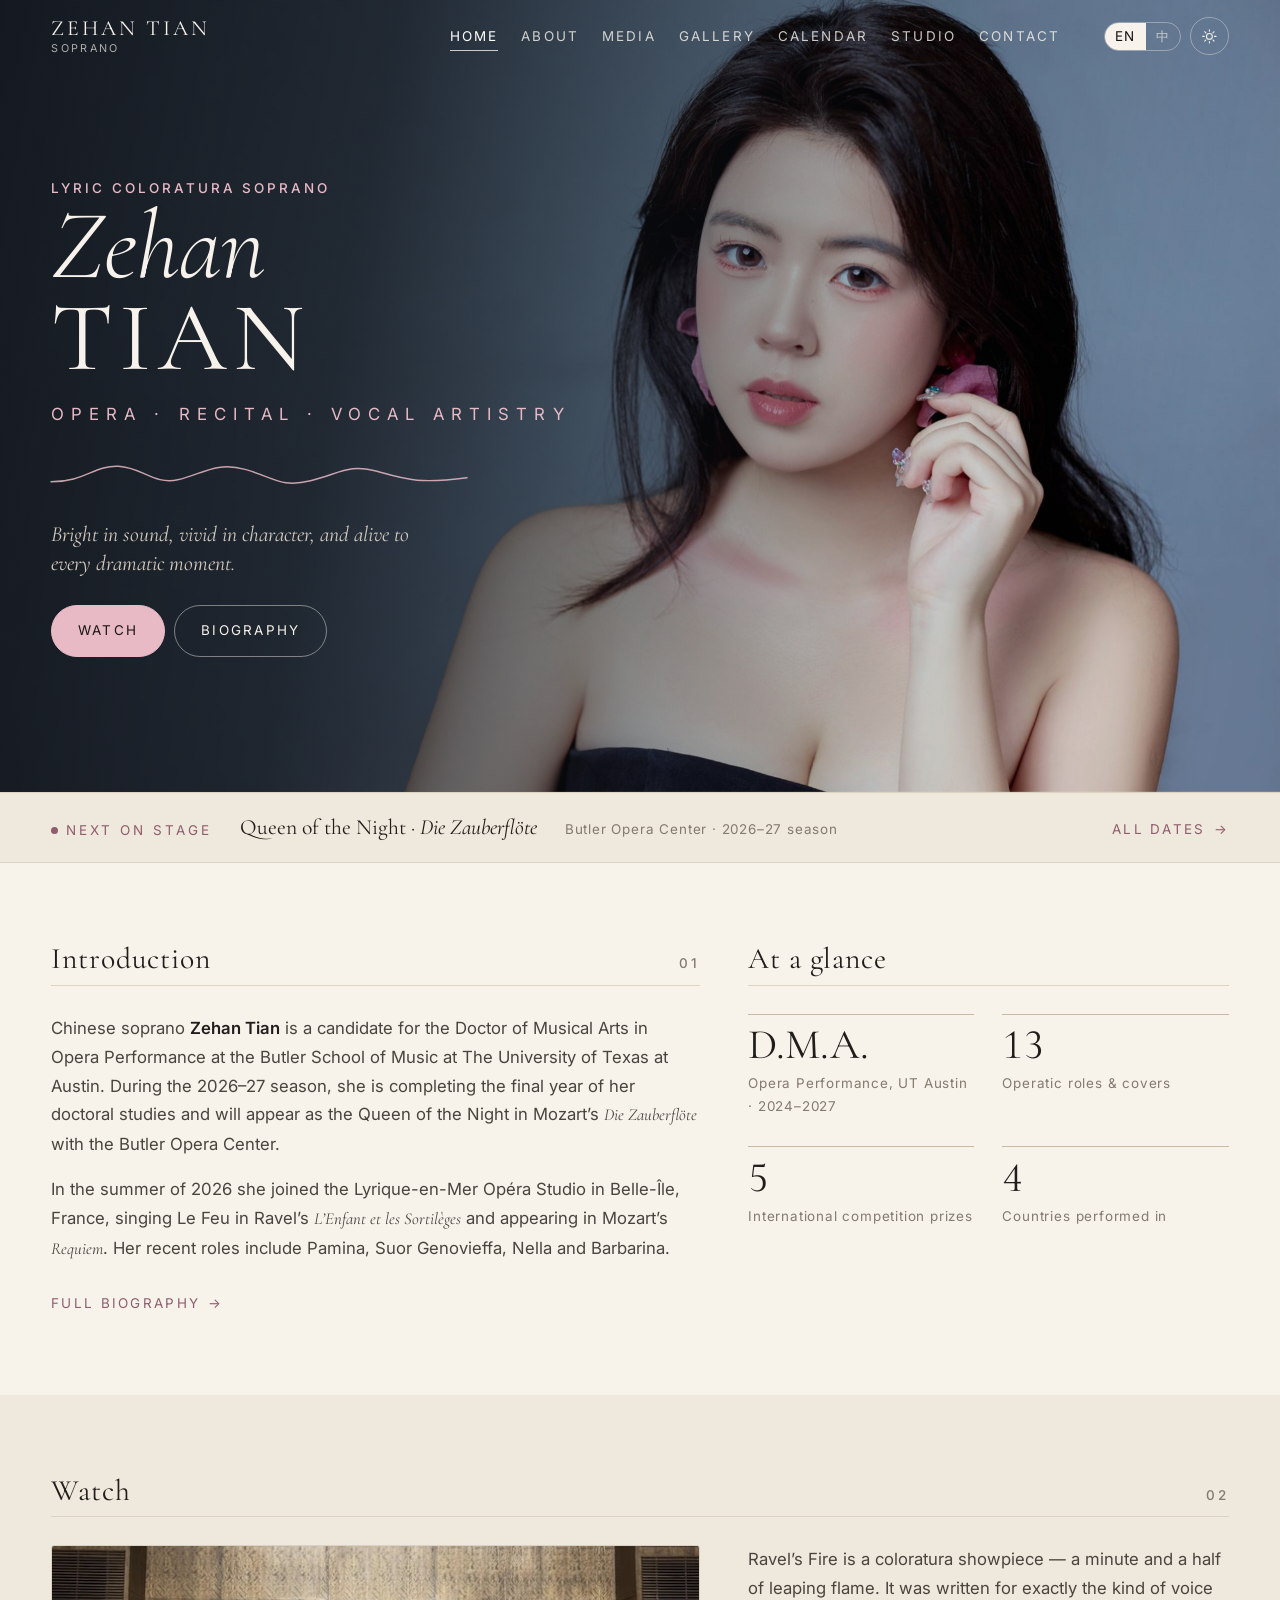
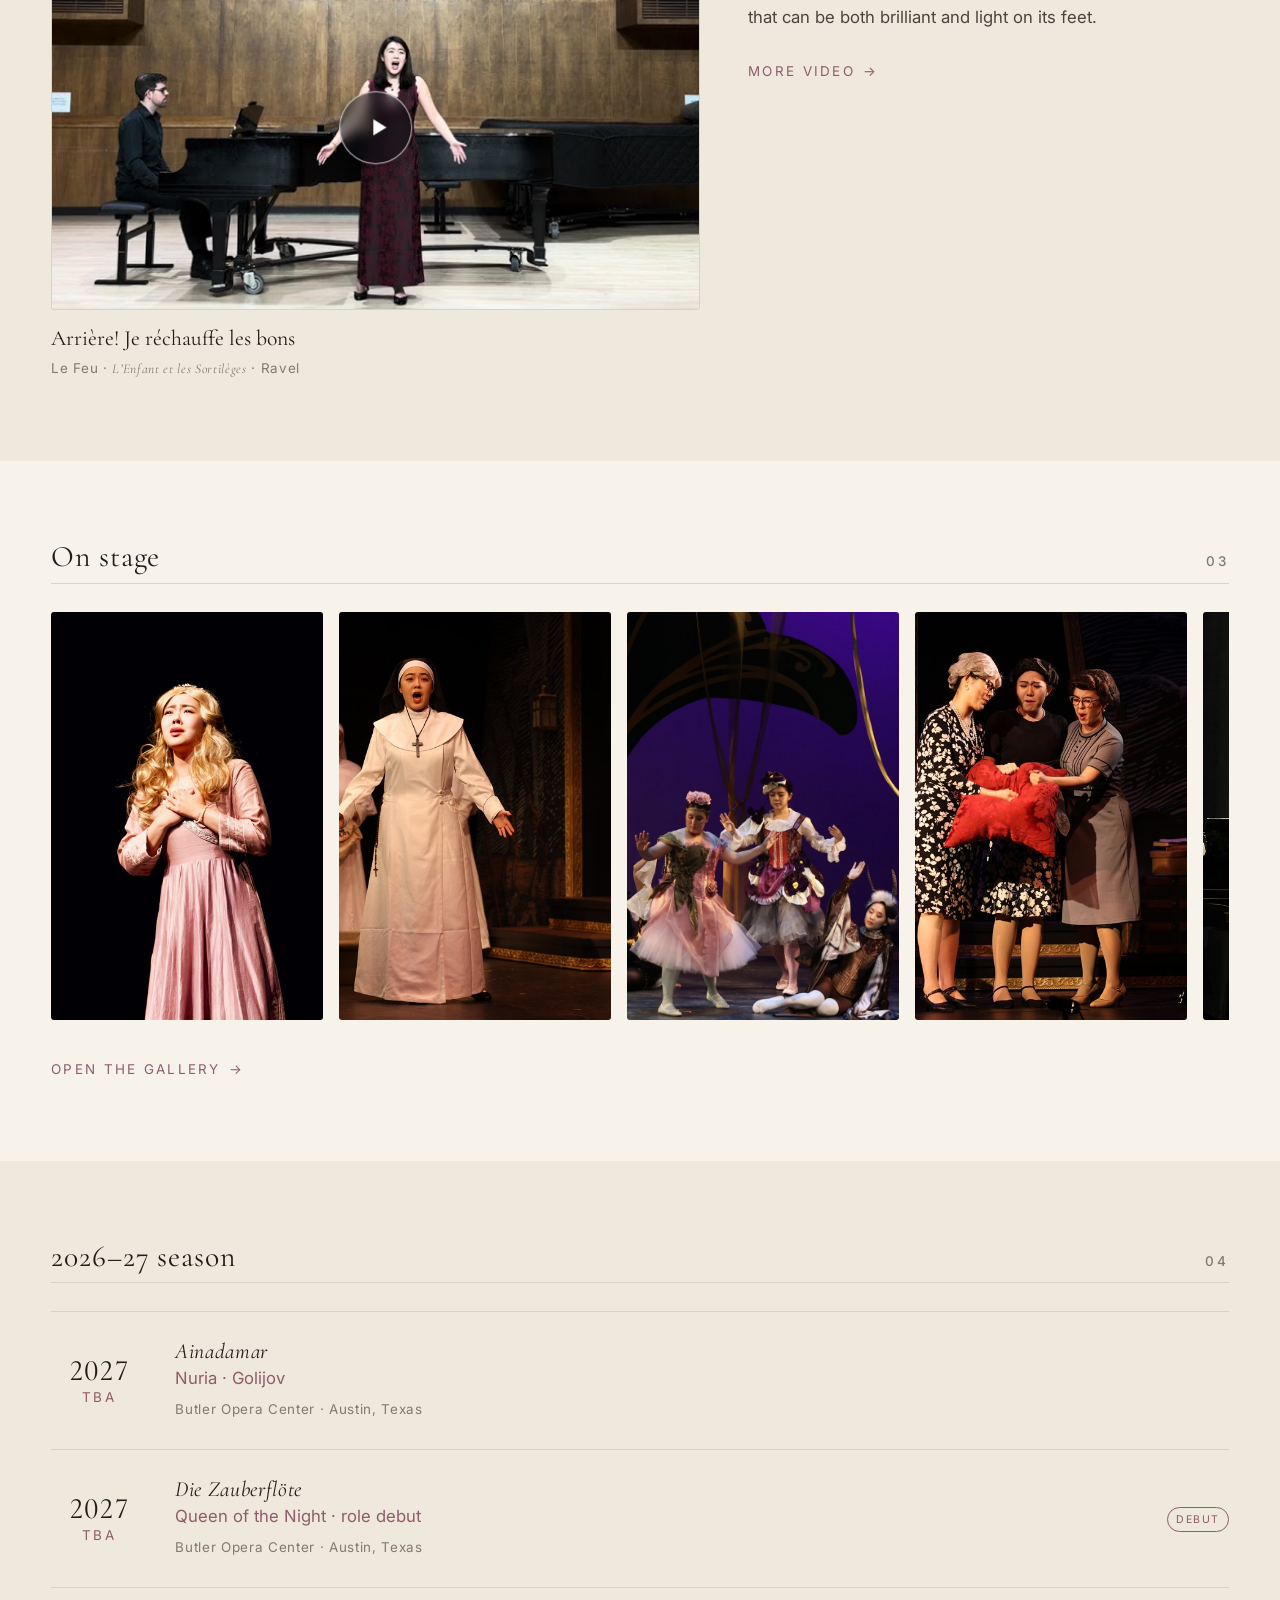
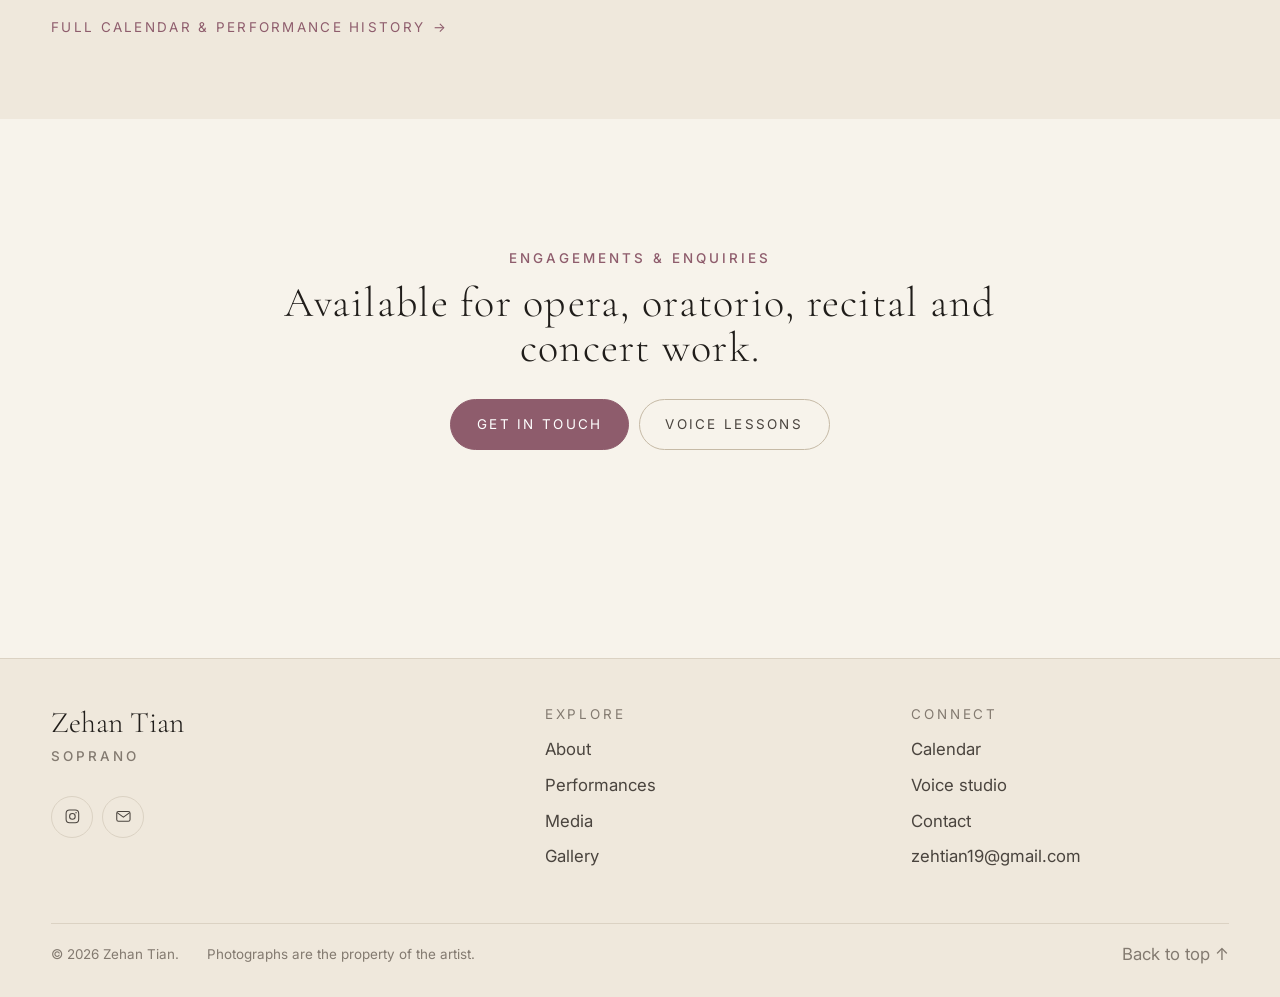
==== commit 2cc75eae: "Add Ainadamar engagement and improve search visibility" ====
--- a/index.html
+++ b/index.html
@@ -4,15 +4,42 @@
 <meta charset="utf-8">
 <meta name="viewport" content="width=device-width, initial-scale=1">
 <title>Zehan Tian — Soprano</title>
-<meta name="description" content="Chinese soprano Zehan Tian, D.M.A. candidate in opera performance at the Butler School of Music, UT Austin. Queen of the Night in Die Zauberflöte, 2026–27.">
+<meta name="description" content="Official website of Chinese soprano Zehan Tian. Opera performances, biography, videos, photographs, calendar, CV and contact information.">
 <meta name="theme-color" content="#F7F3EB">
 
 <!-- Open Graph / social sharing -->
 <meta property="og:type" content="website">
 <meta property="og:title" content="Zehan Tian — Soprano">
-<meta property="og:description" content="Chinese soprano Zehan Tian, D.M.A. candidate in opera performance at the Butler School of Music, UT Austin. Queen of the Night in Die Zauberflöte, 2026–27.">
-<meta property="og:image" content="assets/images/og/og-image.jpg">
+<meta property="og:description" content="Official website of Chinese soprano Zehan Tian. Opera performances, biography, media and upcoming engagements.">
+<meta property="og:image" content="https://zehan-t.github.io/assets/images/og/og-image.jpg">
+<meta property="og:url" content="https://zehan-t.github.io/">
 <meta name="twitter:card" content="summary_large_image">
+<link rel="canonical" href="https://zehan-t.github.io/">
+
+<script type="application/ld+json">
+{
+  "@context": "https://schema.org",
+  "@type": "Person",
+  "@id": "https://zehan-t.github.io/#zehan-tian",
+  "name": "Zehan Tian",
+  "alternateName": "田泽涵",
+  "url": "https://zehan-t.github.io/",
+  "image": "https://zehan-t.github.io/assets/images/og/og-image.jpg",
+  "jobTitle": "Soprano",
+  "description": "Chinese lyric coloratura soprano and opera performer based in Austin, Texas.",
+  "alumniOf": [
+    {"@type": "CollegeOrUniversity", "name": "Indiana University Bloomington"},
+    {"@type": "CollegeOrUniversity", "name": "Xiamen University"}
+  ],
+  "affiliation": {
+    "@type": "CollegeOrUniversity",
+    "name": "The University of Texas at Austin"
+  },
+  "sameAs": [
+    "https://www.instagram.com/tiancici0519/"
+  ]
+}
+</script>
 
 <link rel="preconnect" href="https://fonts.googleapis.com">
 <link rel="preconnect" href="https://fonts.gstatic.com" crossorigin>
@@ -367,6 +394,21 @@
             <span class="date-row__month" data-lang="zh">待定</span>
           </div>
           <div class="date-row__what">
+            <h3><cite class="work">Ainadamar</cite></h3>
+            <p class="date-row__role">
+              <span data-lang="en">Nuria &middot; Golijov</span>
+              <span data-lang="zh">Nuria &middot; 戈利霍夫</span>
+            </p>
+            <p class="date-row__where">Butler Opera Center &middot; Austin, Texas</p>
+          </div>
+        </article>
+        <article class="date-row">
+          <div class="date-row__when">
+            <span class="date-row__day date-row__day--year">2027</span>
+            <span class="date-row__month" data-lang="en">TBA</span>
+            <span class="date-row__month" data-lang="zh">待定</span>
+          </div>
+          <div class="date-row__what">
             <h3><cite class="work">Die Zauberflöte</cite></h3>
             <p class="date-row__role">
               <span data-lang="en">Queen of the Night &middot; role debut</span>
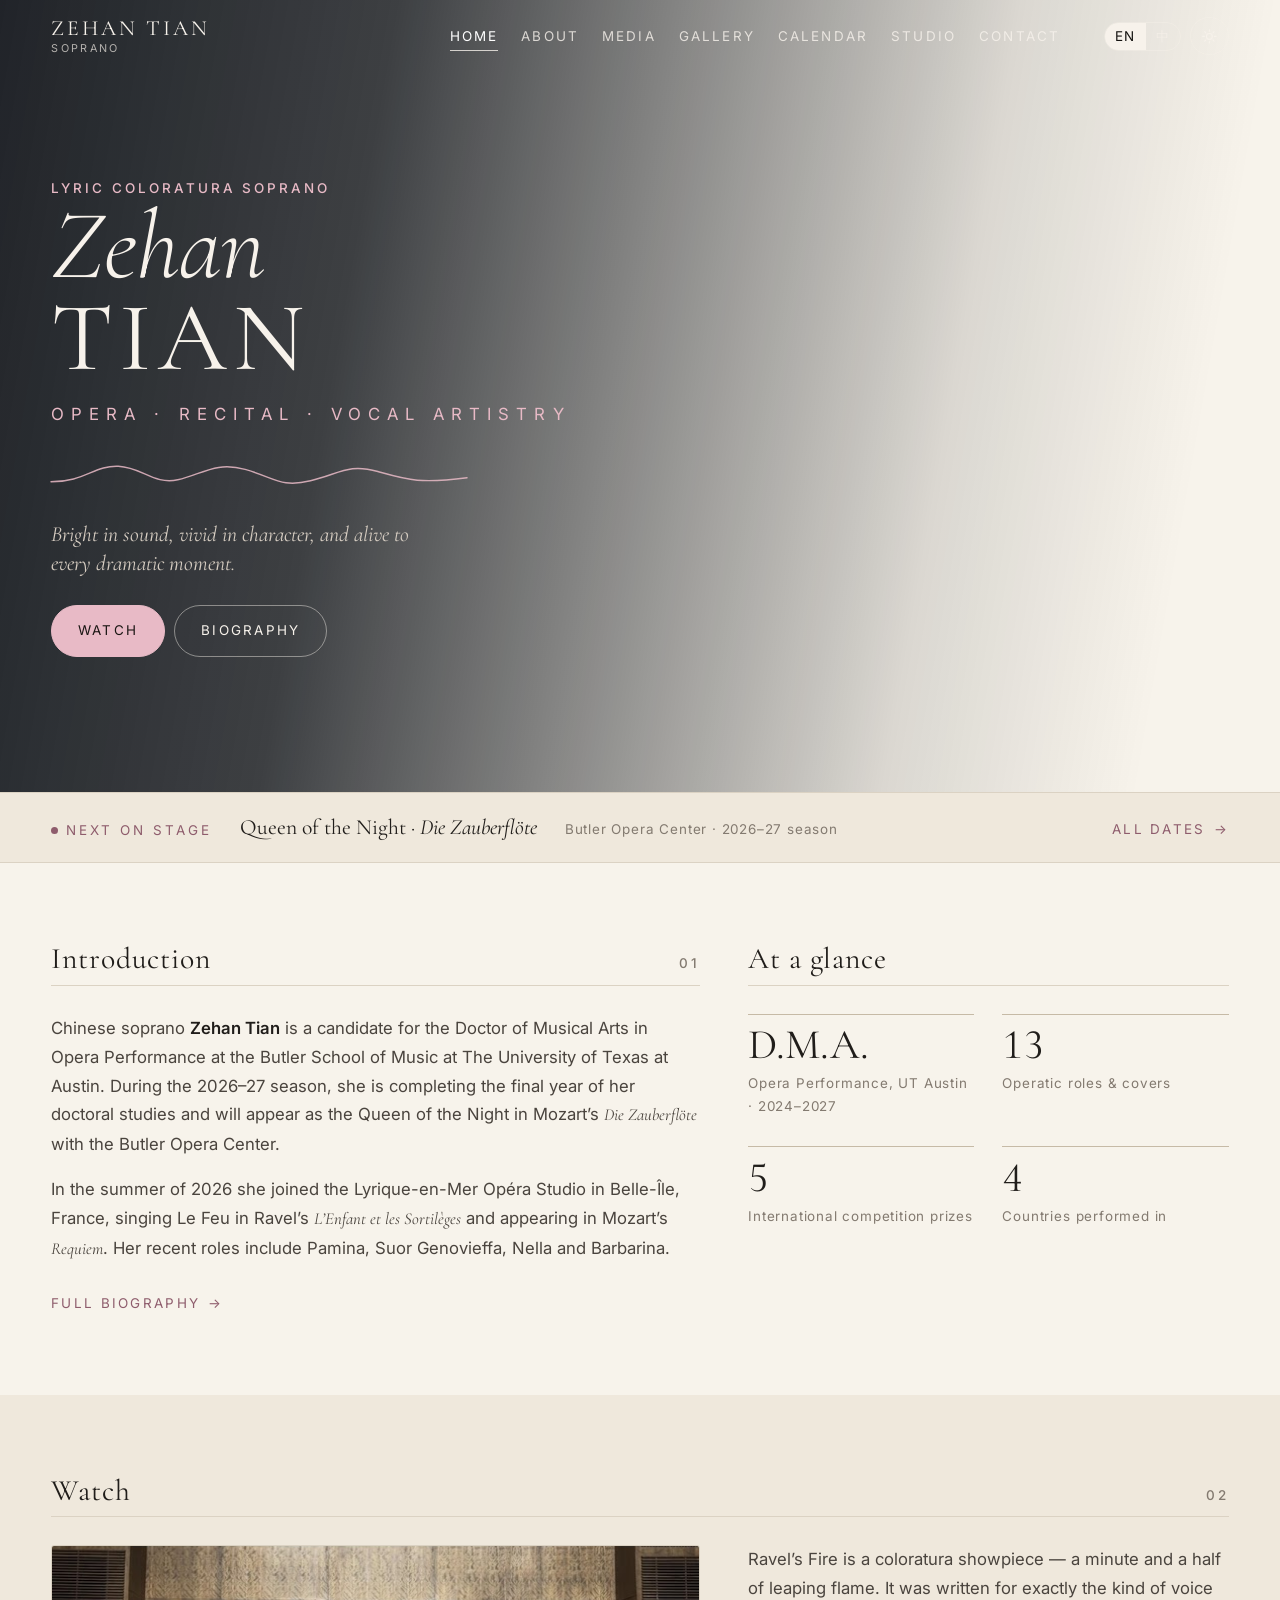
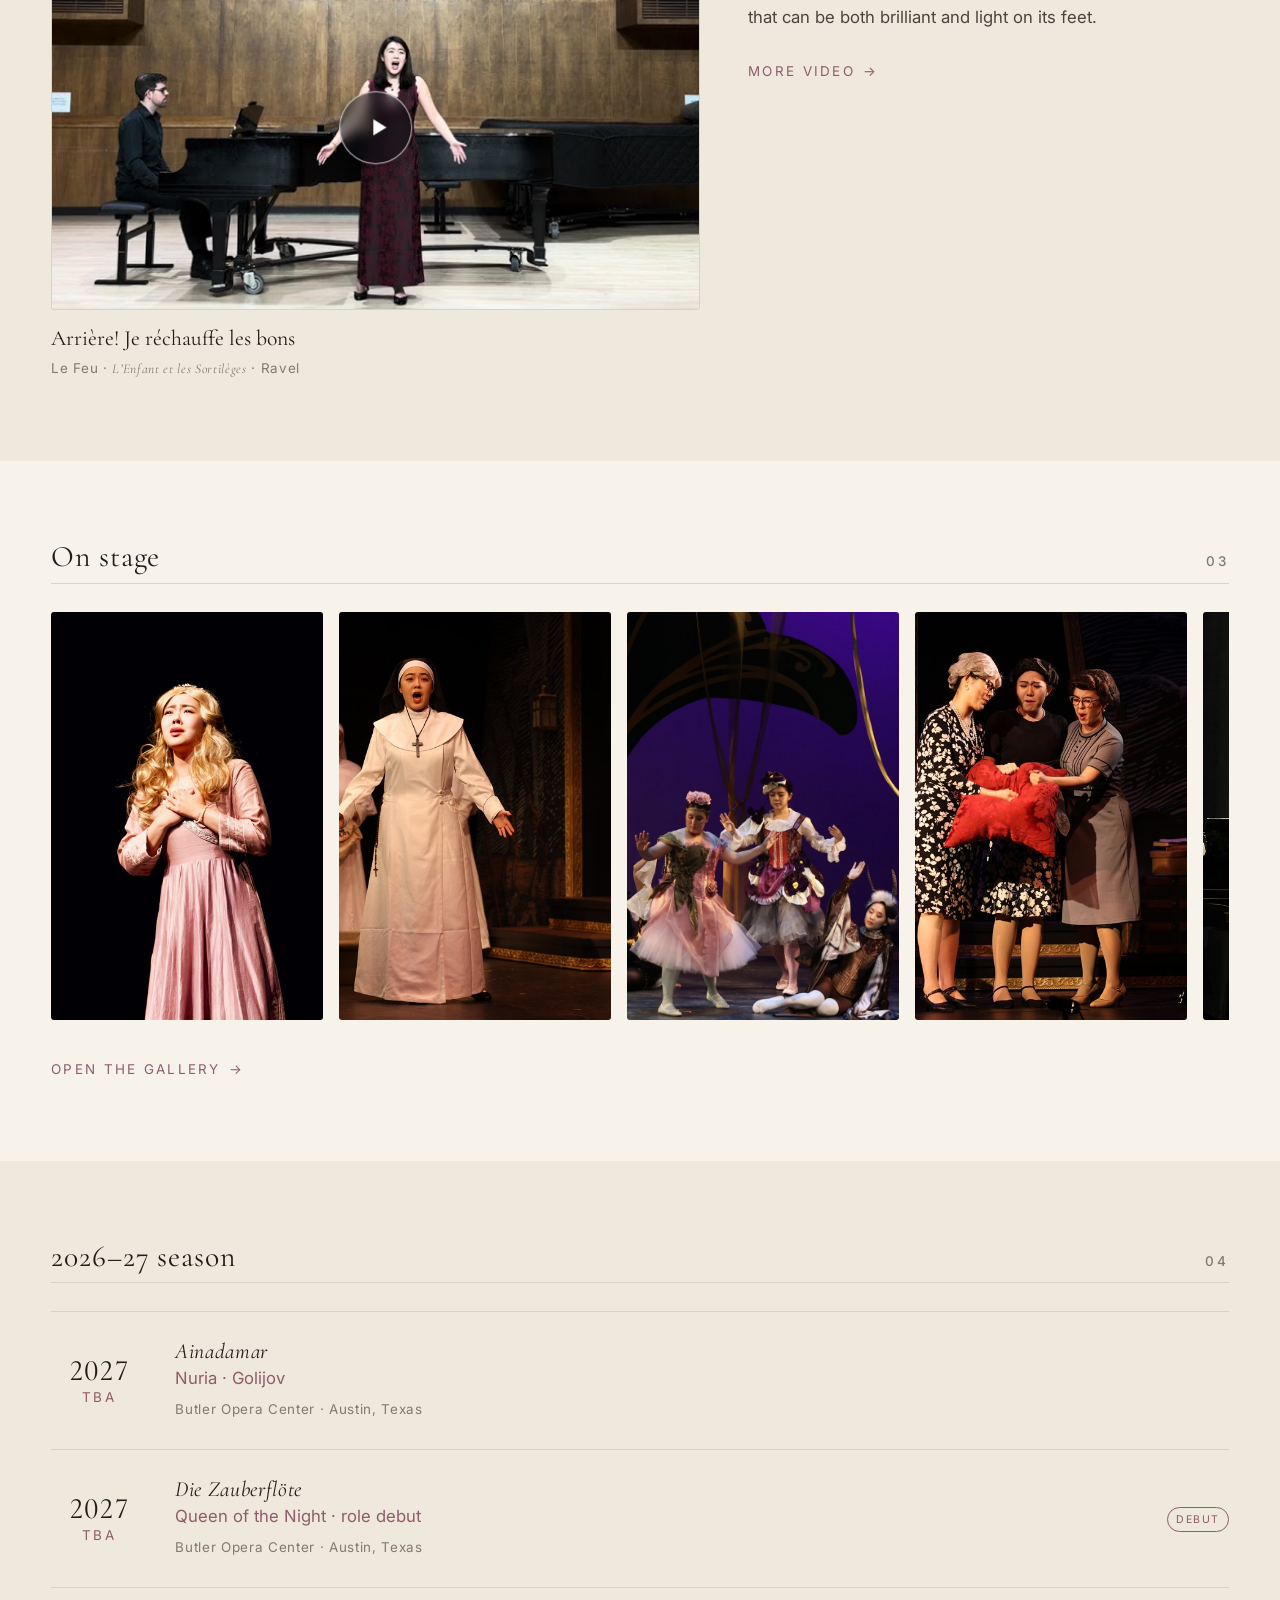
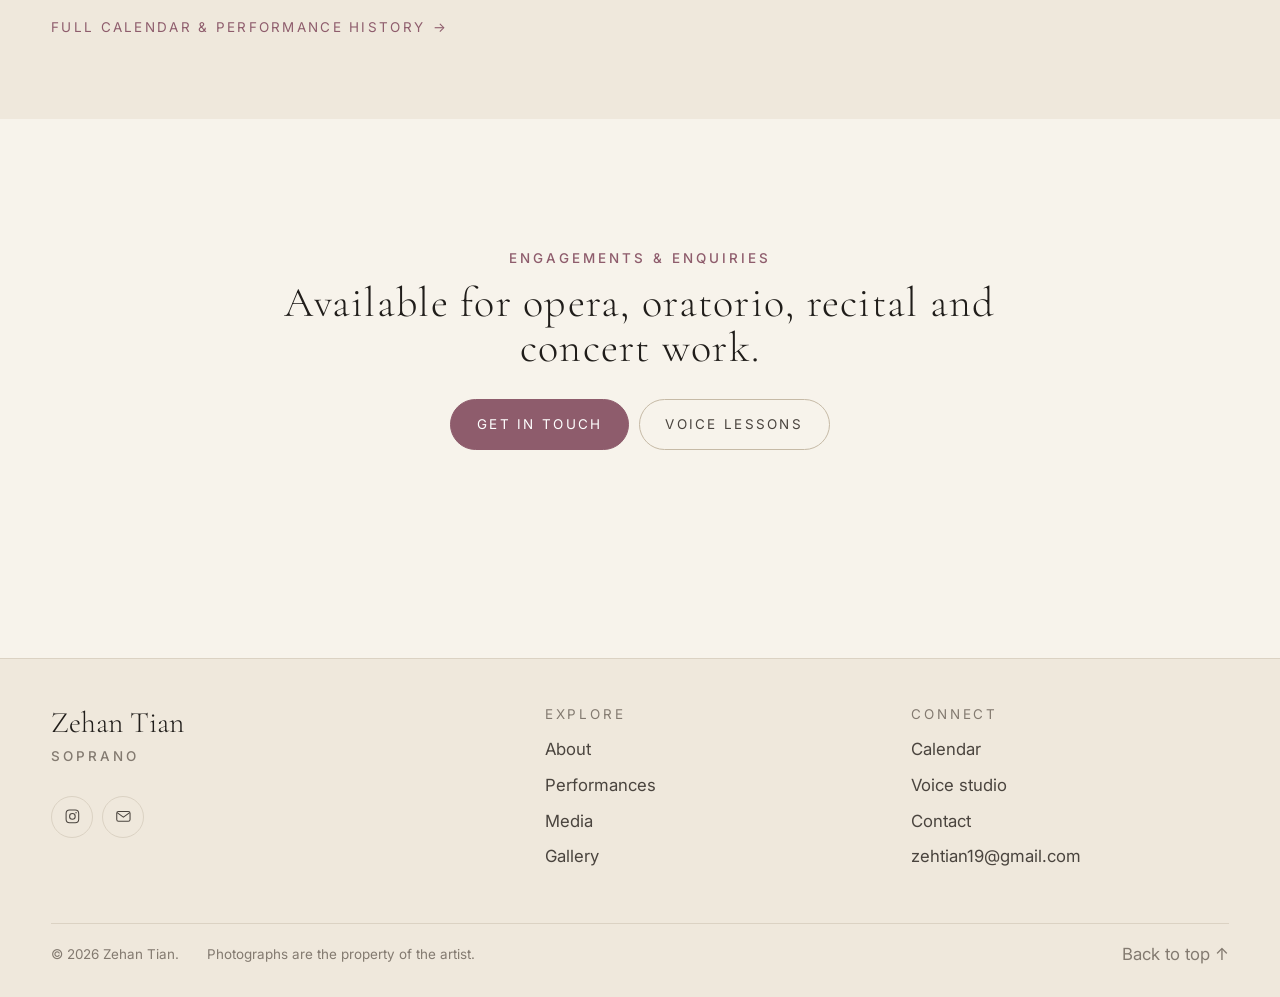
==== commit fd66237f: "Strengthen Zehan Tian search metadata" ====
--- a/index.html
+++ b/index.html
@@ -3,8 +3,8 @@
 <head>
 <meta charset="utf-8">
 <meta name="viewport" content="width=device-width, initial-scale=1">
-<title>Zehan Tian — Soprano</title>
-<meta name="description" content="Official website of Chinese soprano Zehan Tian. Opera performances, biography, videos, photographs, calendar, CV and contact information.">
+<title>Zehan Tian Soprano | Official Website</title>
+<meta name="description" content="Zehan Tian soprano official website. Discover Chinese soprano Zehan Tian's biography, opera performances, videos, photographs, calendar, CV and contact information.">
 <meta name="theme-color" content="#F7F3EB">
 
 <!-- Open Graph / social sharing -->
@@ -13,30 +13,53 @@
 <meta property="og:description" content="Official website of Chinese soprano Zehan Tian. Opera performances, biography, media and upcoming engagements.">
 <meta property="og:image" content="https://zehan-t.github.io/assets/images/og/og-image.jpg">
 <meta property="og:url" content="https://zehan-t.github.io/">
+<meta property="og:site_name" content="Zehan Tian Soprano">
 <meta name="twitter:card" content="summary_large_image">
 <link rel="canonical" href="https://zehan-t.github.io/">
 
 <script type="application/ld+json">
 {
   "@context": "https://schema.org",
-  "@type": "Person",
-  "@id": "https://zehan-t.github.io/#zehan-tian",
-  "name": "Zehan Tian",
-  "alternateName": "田泽涵",
-  "url": "https://zehan-t.github.io/",
-  "image": "https://zehan-t.github.io/assets/images/og/og-image.jpg",
-  "jobTitle": "Soprano",
-  "description": "Chinese lyric coloratura soprano and opera performer based in Austin, Texas.",
-  "alumniOf": [
-    {"@type": "CollegeOrUniversity", "name": "Indiana University Bloomington"},
-    {"@type": "CollegeOrUniversity", "name": "Xiamen University"}
-  ],
-  "affiliation": {
-    "@type": "CollegeOrUniversity",
-    "name": "The University of Texas at Austin"
-  },
-  "sameAs": [
-    "https://www.instagram.com/tiancici0519/"
+  "@graph": [
+    {
+      "@type": "WebSite",
+      "@id": "https://zehan-t.github.io/#website",
+      "url": "https://zehan-t.github.io/",
+      "name": "Zehan Tian Soprano",
+      "alternateName": ["Zehan Tian", "田泽涵"],
+      "description": "Official website of soprano Zehan Tian.",
+      "inLanguage": ["en", "zh"]
+    },
+    {
+      "@type": "ProfilePage",
+      "@id": "https://zehan-t.github.io/#profile-page",
+      "url": "https://zehan-t.github.io/",
+      "name": "Zehan Tian Soprano | Official Website",
+      "isPartOf": {"@id": "https://zehan-t.github.io/#website"},
+      "mainEntity": {"@id": "https://zehan-t.github.io/#zehan-tian"}
+    },
+    {
+      "@type": "Person",
+      "@id": "https://zehan-t.github.io/#zehan-tian",
+      "name": "Zehan Tian",
+      "alternateName": "田泽涵",
+      "url": "https://zehan-t.github.io/",
+      "image": "https://zehan-t.github.io/assets/images/og/og-image.jpg",
+      "jobTitle": "Soprano",
+      "description": "Chinese lyric coloratura soprano and opera performer based in Austin, Texas.",
+      "knowsAbout": ["Opera", "Vocal performance", "Coloratura soprano", "Art song"],
+      "alumniOf": [
+        {"@type": "CollegeOrUniversity", "name": "Indiana University Bloomington"},
+        {"@type": "CollegeOrUniversity", "name": "Xiamen University"}
+      ],
+      "affiliation": {
+        "@type": "CollegeOrUniversity",
+        "name": "The University of Texas at Austin"
+      },
+      "sameAs": [
+        "https://www.instagram.com/tiancici0519/"
+      ]
+    }
   ]
 }
 </script>
